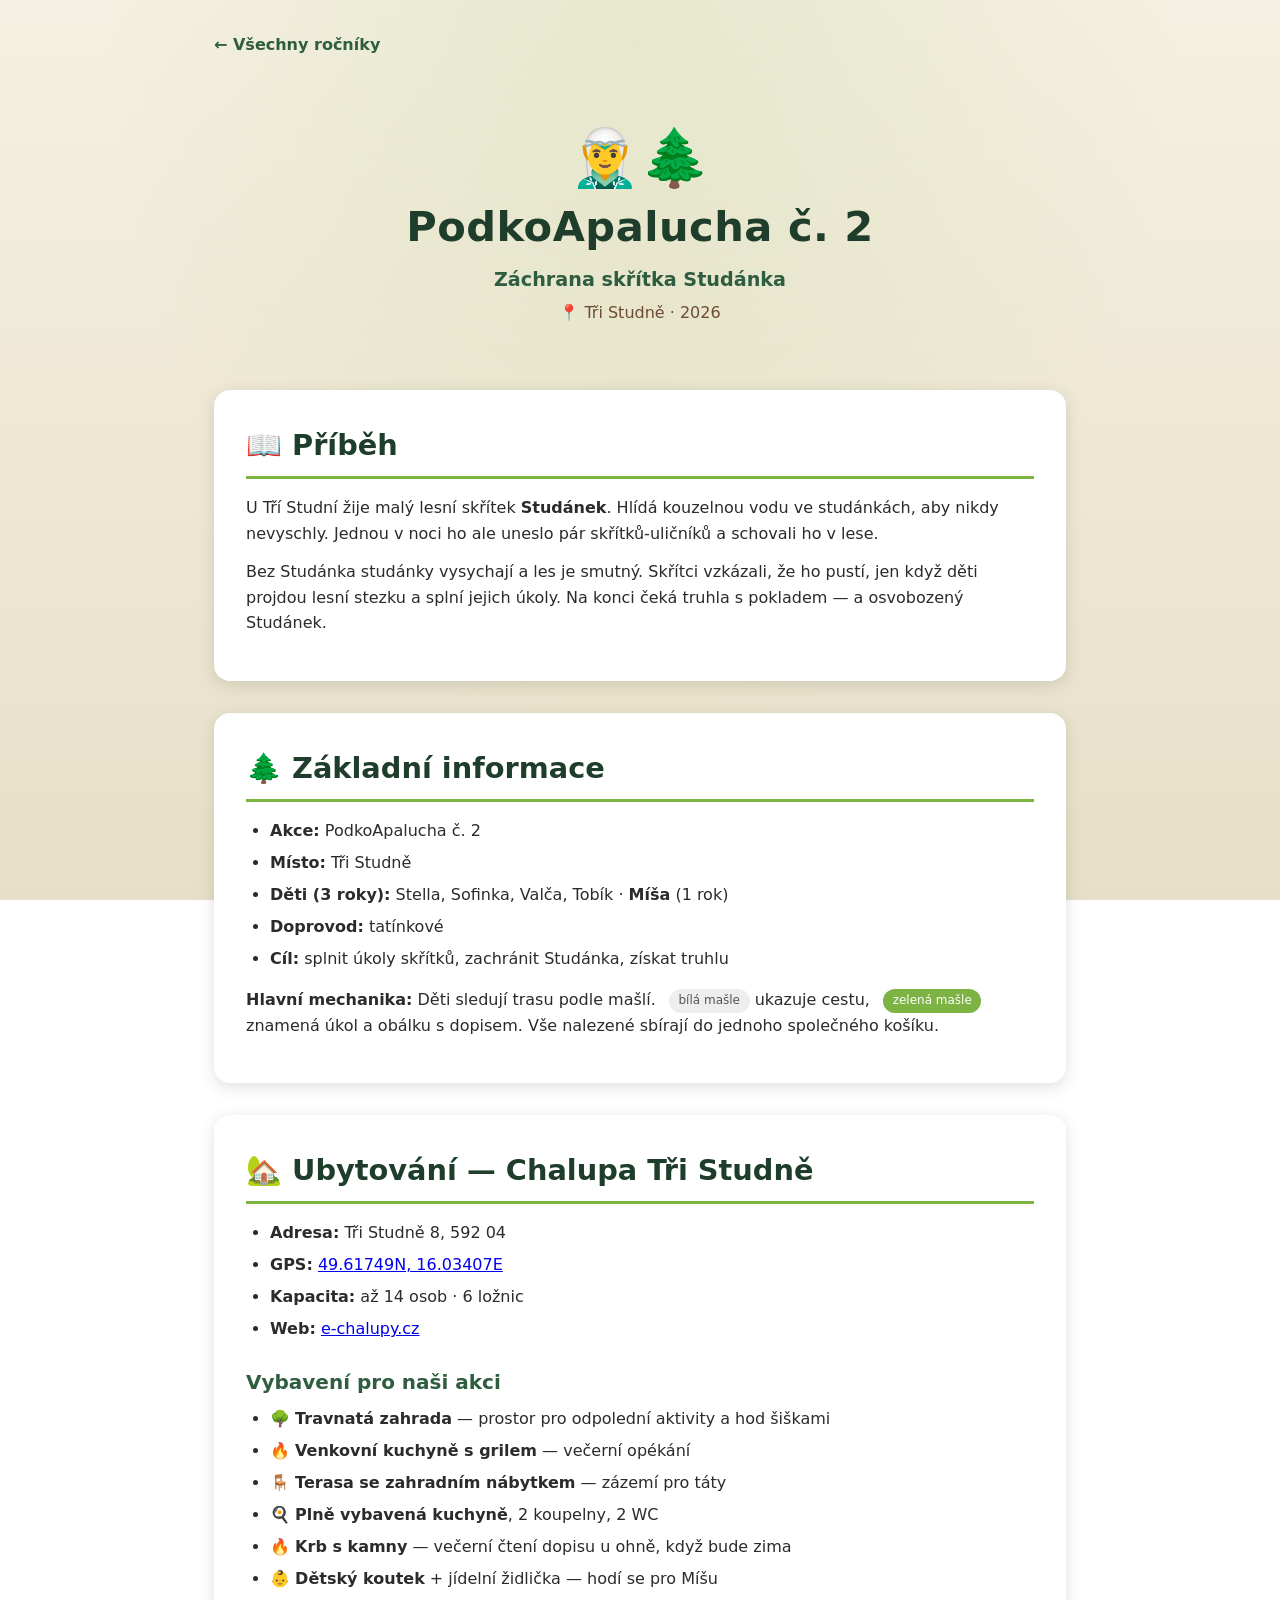
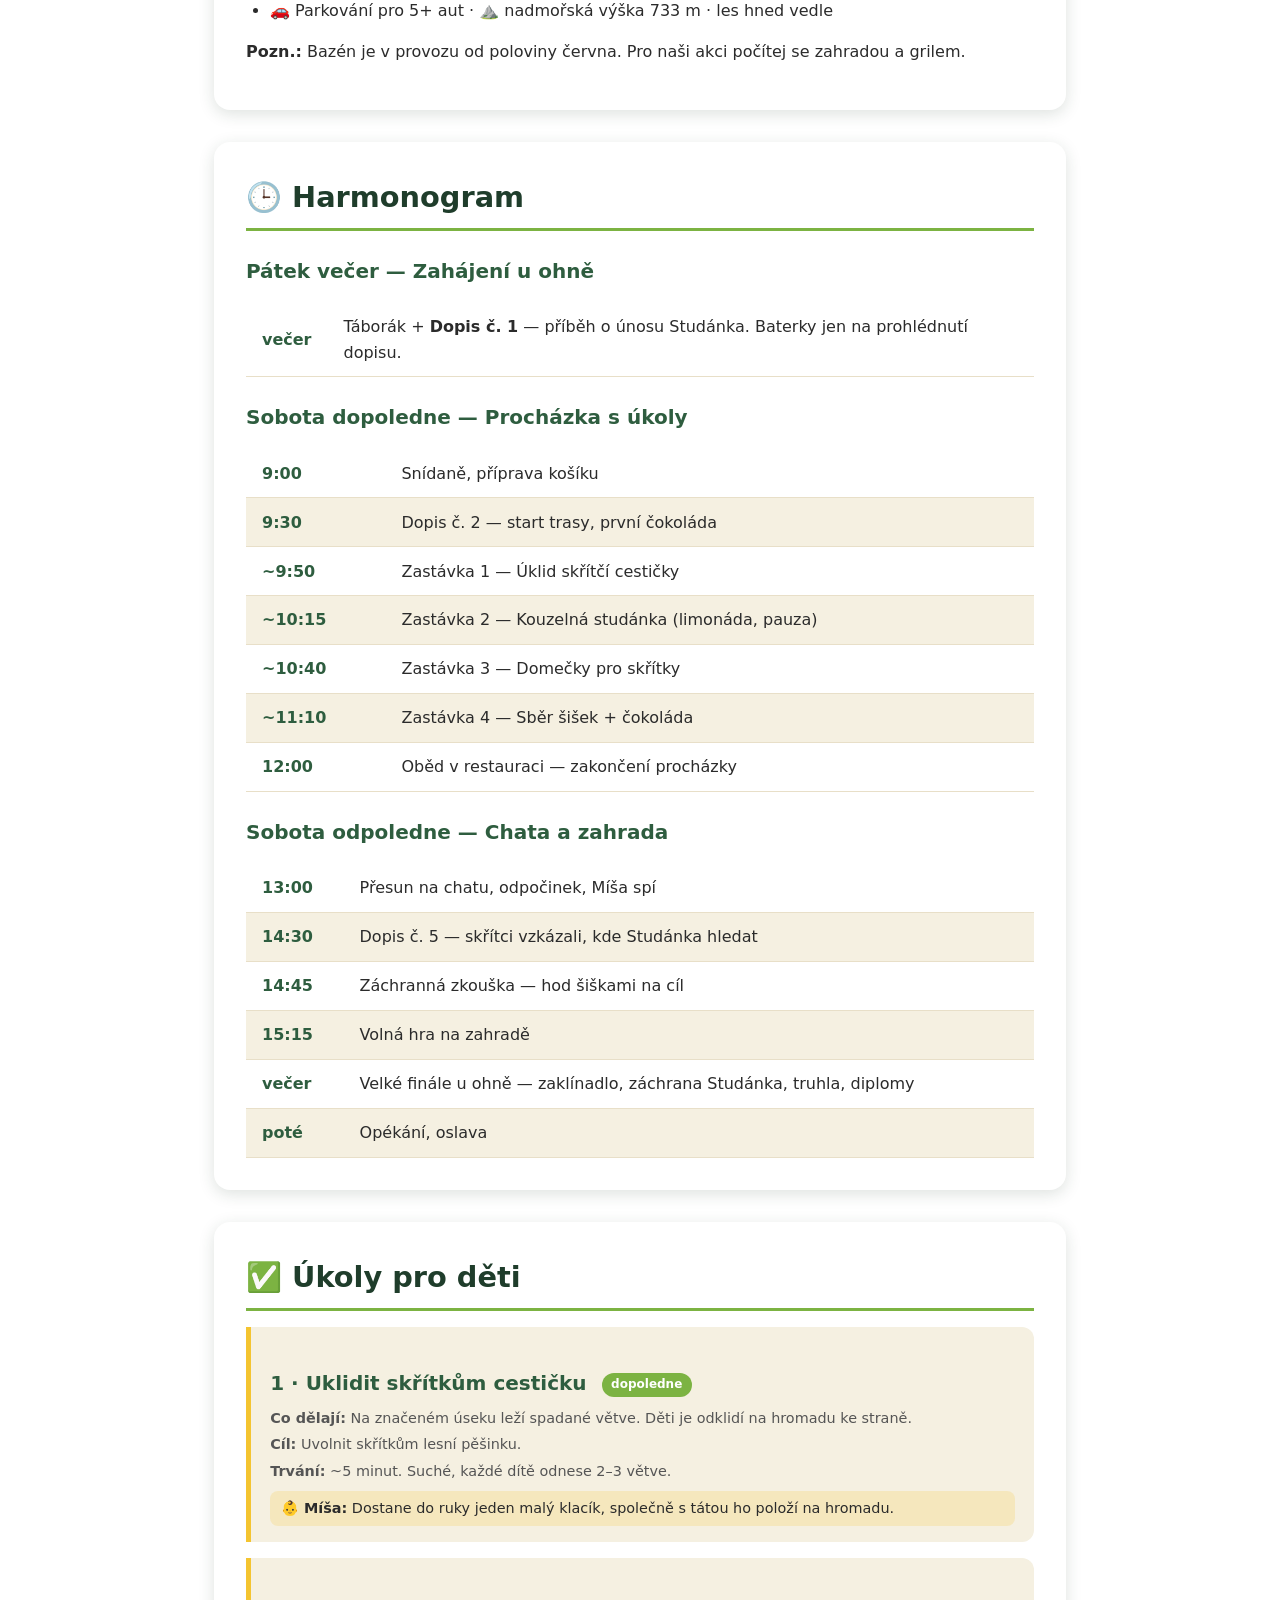
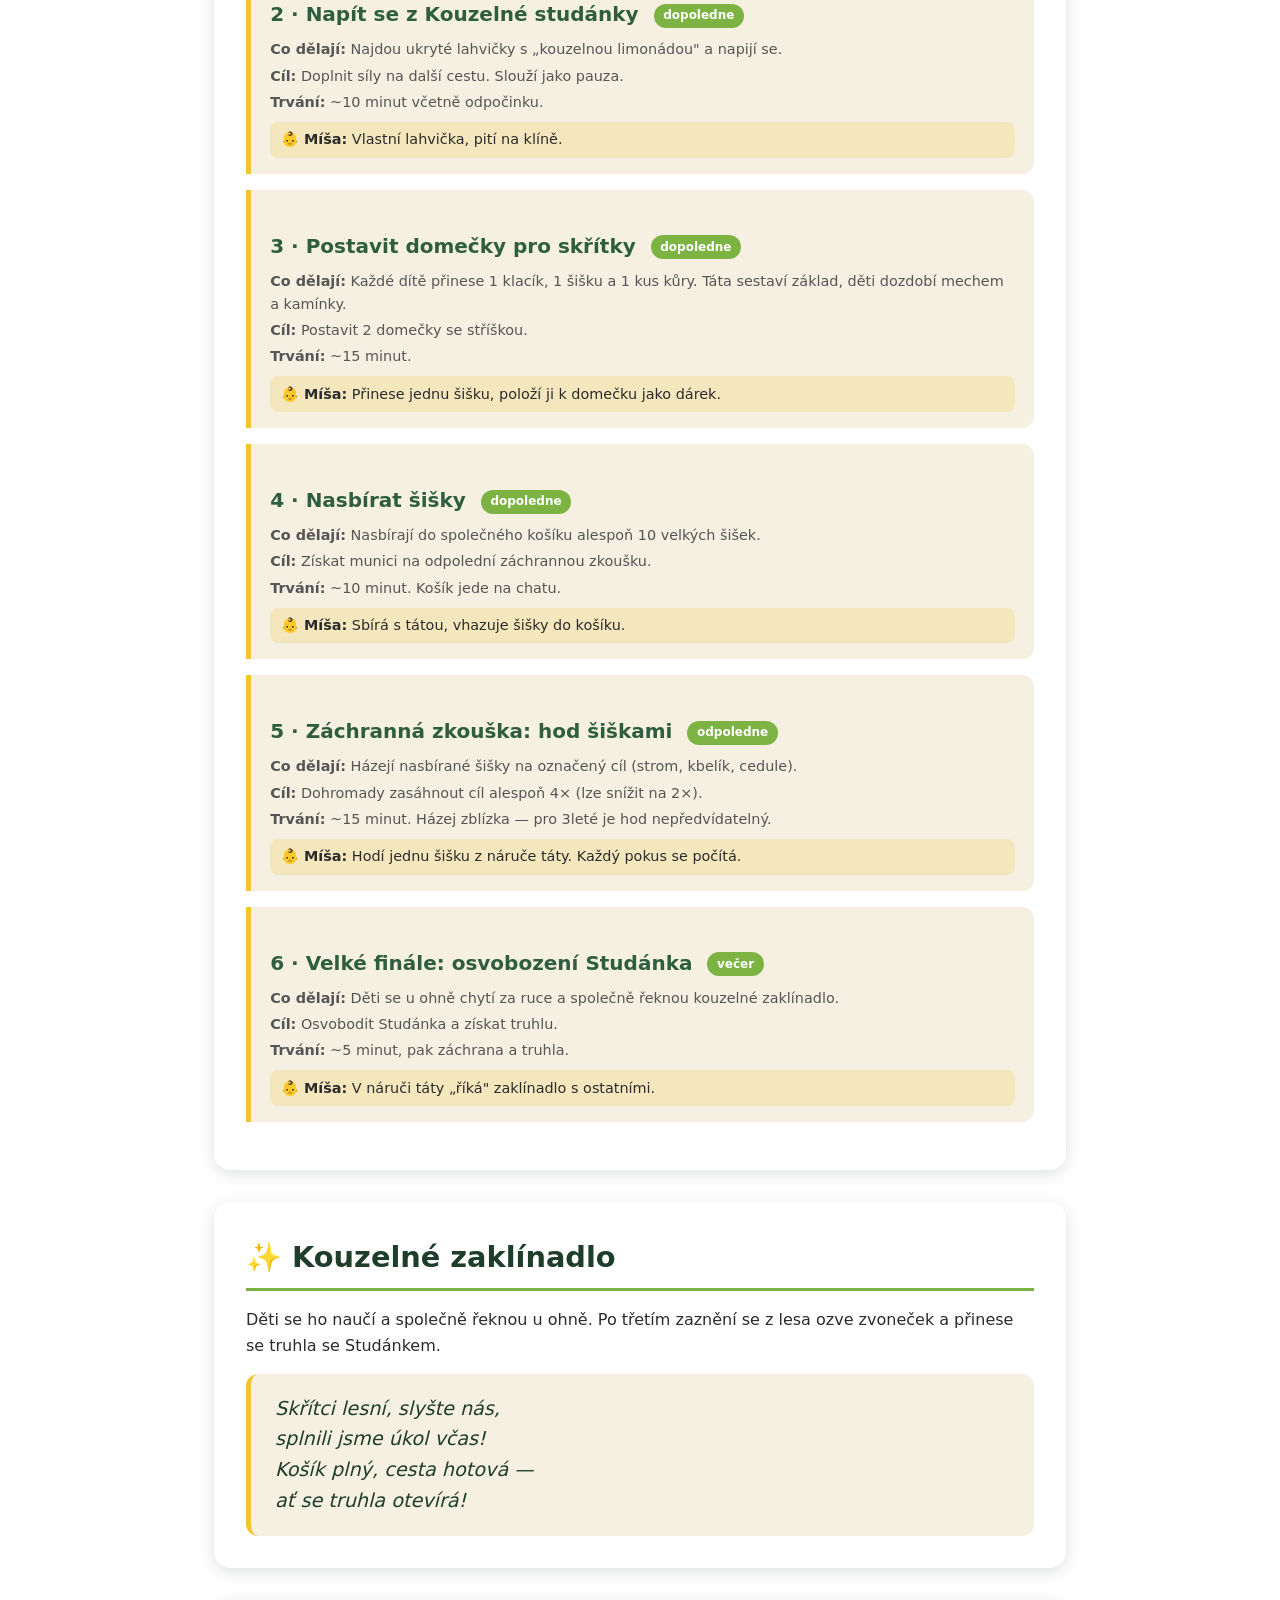
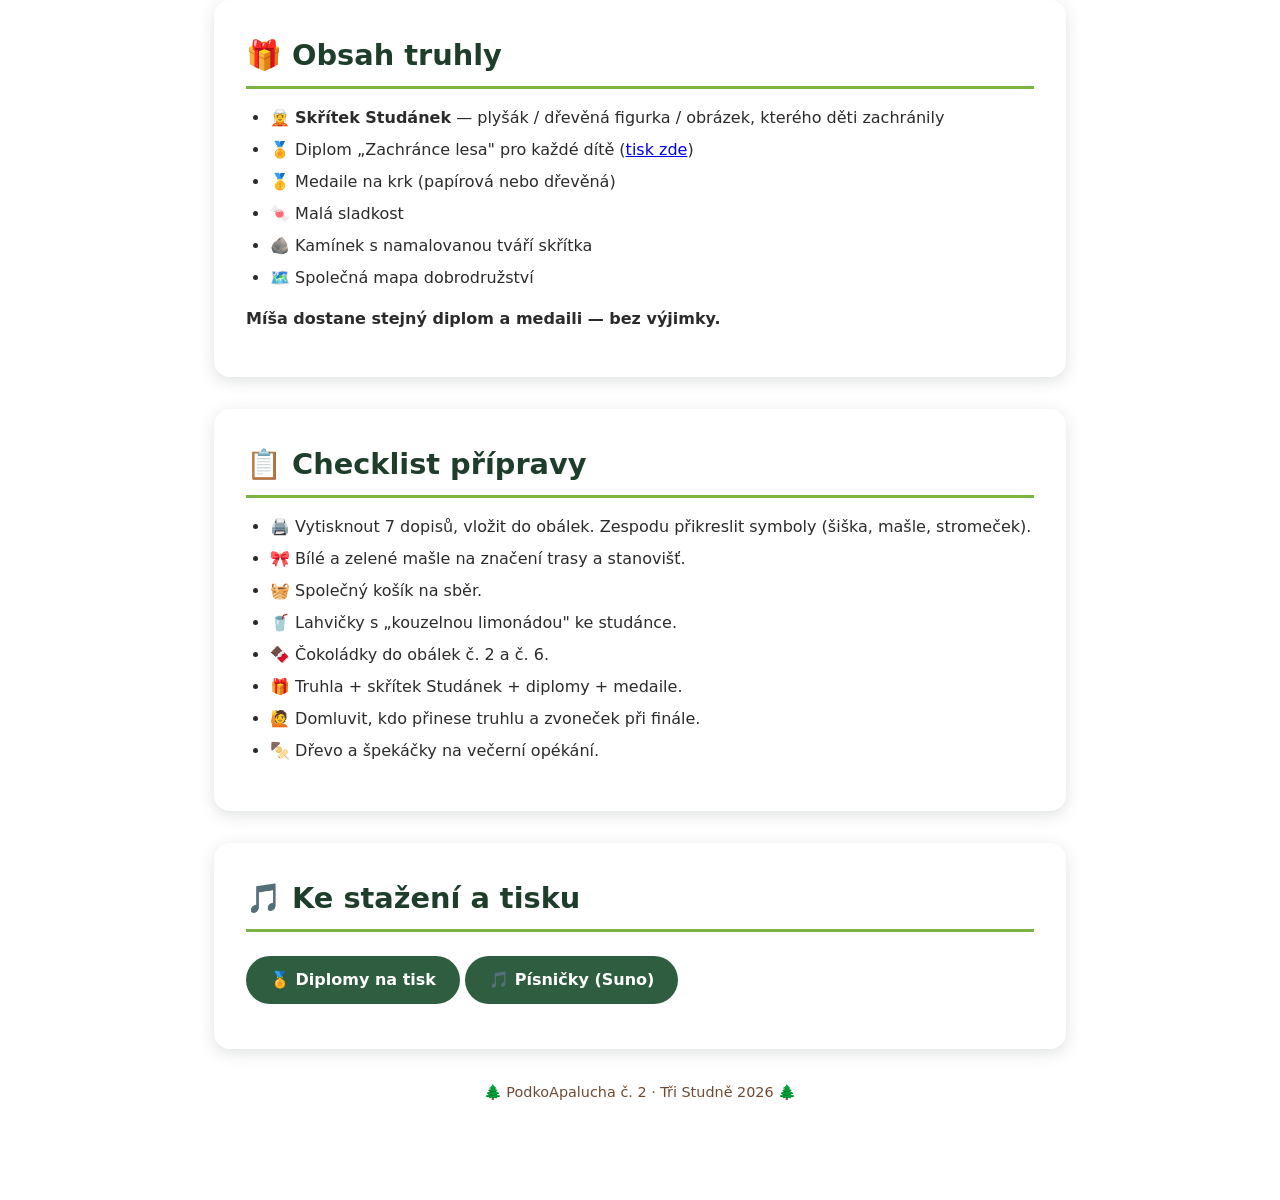
==== 2026/index.html @ 45c3503c "PodkoApalucha web — rocnik 2026 (Tri Studne)" ====
<!DOCTYPE html>
<html lang="cs">
<head>
  <meta charset="UTF-8">
  <meta name="viewport" content="width=device-width, initial-scale=1.0">
  <title>PodkoApalucha č. 2 — Tři Studně 2026</title>
  <link rel="stylesheet" href="../assets/styl.css">
</head>
<body class="rocnik">
  <div class="obal">
    <a class="zpet" href="../index.html">← Všechny ročníky</a>

    <header class="hlavicka">
      <div class="strom">🧝‍♂️🌲</div>
      <h1>PodkoApalucha č. 2</h1>
      <p class="podtitul">Záchrana skřítka Studánka</p>
      <p class="misto">📍 Tři Studně · 2026</p>
    </header>

    <!-- PŘÍBĚH -->
    <section class="blok">
      <h2>📖 Příběh</h2>
      <p>
        U Tří Studní žije malý lesní skřítek <strong>Studánek</strong>.
        Hlídá kouzelnou vodu ve studánkách, aby nikdy nevyschly.
        Jednou v noci ho ale uneslo pár skřítků-uličníků a schovali ho v lese.
      </p>
      <p>
        Bez Studánka studánky vysychají a les je smutný. Skřítci vzkázali,
        že ho pustí, jen když děti projdou lesní stezku a splní jejich úkoly.
        Na konci čeká truhla s pokladem — a osvobozený Studánek.
      </p>
    </section>

    <!-- ZÁKLADNÍ INFO -->
    <section class="blok">
      <h2>🌲 Základní informace</h2>
      <ul>
        <li><strong>Akce:</strong> PodkoApalucha č. 2</li>
        <li><strong>Místo:</strong> Tři Studně</li>
        <li><strong>Děti (3 roky):</strong> Stella, Sofinka, Valča, Tobík · <strong>Míša</strong> (1 rok)</li>
        <li><strong>Doprovod:</strong> tatínkové</li>
        <li><strong>Cíl:</strong> splnit úkoly skřítků, zachránit Studánka, získat truhlu</li>
      </ul>
      <p>
        <strong>Hlavní mechanika:</strong> Děti sledují trasu podle mašlí.
        <span class="znacka bila">bílá mašle</span> ukazuje cestu,
        <span class="znacka zelena">zelená mašle</span> znamená úkol a obálku s dopisem.
        Vše nalezené sbírají do jednoho společného košíku.
      </p>
    </section>

    <!-- CHALUPA -->
    <section class="blok">
      <h2>🏡 Ubytování — Chalupa Tři Studně</h2>
      <ul>
        <li><strong>Adresa:</strong> Tři Studně 8, 592 04</li>
        <li><strong>GPS:</strong>
          <a href="https://maps.google.com/?q=49.61749,16.03407" target="_blank" rel="noopener">49.61749N, 16.03407E</a>
        </li>
        <li><strong>Kapacita:</strong> až 14 osob · 6 ložnic</li>
        <li><strong>Web:</strong>
          <a href="https://www.e-chalupy.cz/ubytovani-tri-studne-chalupa-k-pronajmu-o21862" target="_blank" rel="noopener">e-chalupy.cz</a>
        </li>
      </ul>
      <h3>Vybavení pro naši akci</h3>
      <ul>
        <li>🌳 <strong>Travnatá zahrada</strong> — prostor pro odpolední aktivity a hod šiškami</li>
        <li>🔥 <strong>Venkovní kuchyně s grilem</strong> — večerní opékání</li>
        <li>🪑 <strong>Terasa se zahradním nábytkem</strong> — zázemí pro táty</li>
        <li>🍳 <strong>Plně vybavená kuchyně</strong>, 2 koupelny, 2 WC</li>
        <li>🔥 <strong>Krb s kamny</strong> — večerní čtení dopisu u ohně, když bude zima</li>
        <li>👶 <strong>Dětský koutek</strong> + jídelní židlička — hodí se pro Míšu</li>
        <li>🚗 Parkování pro 5+ aut · ⛰️ nadmořská výška 733 m · les hned vedle</li>
      </ul>
      <p><strong>Pozn.:</strong> Bazén je v provozu od poloviny června. Pro naši akci počítej se zahradou a grilem.</p>
    </section>

    <!-- HARMONOGRAM -->
    <section class="blok">
      <h2>🕒 Harmonogram</h2>

      <h3>Pátek večer — Zahájení u ohně</h3>
      <table class="harmonogram">
        <tr><td class="cas">večer</td><td>Táborák + <strong>Dopis č. 1</strong> — příběh o únosu Studánka. Baterky jen na prohlédnutí dopisu.</td></tr>
      </table>

      <h3>Sobota dopoledne — Procházka s úkoly</h3>
      <table class="harmonogram">
        <tr><td class="cas">9:00</td><td>Snídaně, příprava košíku</td></tr>
        <tr><td class="cas">9:30</td><td>Dopis č. 2 — start trasy, první čokoláda</td></tr>
        <tr><td class="cas">~9:50</td><td>Zastávka 1 — Úklid skřítčí cestičky</td></tr>
        <tr><td class="cas">~10:15</td><td>Zastávka 2 — Kouzelná studánka (limonáda, pauza)</td></tr>
        <tr><td class="cas">~10:40</td><td>Zastávka 3 — Domečky pro skřítky</td></tr>
        <tr><td class="cas">~11:10</td><td>Zastávka 4 — Sběr šišek + čokoláda</td></tr>
        <tr><td class="cas">12:00</td><td>Oběd v restauraci — zakončení procházky</td></tr>
      </table>

      <h3>Sobota odpoledne — Chata a zahrada</h3>
      <table class="harmonogram">
        <tr><td class="cas">13:00</td><td>Přesun na chatu, odpočinek, Míša spí</td></tr>
        <tr><td class="cas">14:30</td><td>Dopis č. 5 — skřítci vzkázali, kde Studánka hledat</td></tr>
        <tr><td class="cas">14:45</td><td>Záchranná zkouška — hod šiškami na cíl</td></tr>
        <tr><td class="cas">15:15</td><td>Volná hra na zahradě</td></tr>
        <tr><td class="cas">večer</td><td>Velké finále u ohně — zaklínadlo, záchrana Studánka, truhla, diplomy</td></tr>
        <tr><td class="cas">poté</td><td>Opékání, oslava</td></tr>
      </table>
    </section>

    <!-- ÚKOLY -->
    <section class="blok">
      <h2>✅ Úkoly pro děti</h2>

      <div class="ukol">
        <h3>1 · Uklidit skřítkům cestičku <span class="znacka zelena">dopoledne</span></h3>
        <p class="detail"><strong>Co dělají:</strong> Na značeném úseku leží spadané větve. Děti je odklidí na hromadu ke straně.</p>
        <p class="detail"><strong>Cíl:</strong> Uvolnit skřítkům lesní pěšinku.</p>
        <p class="detail"><strong>Trvání:</strong> ~5 minut. Suché, každé dítě odnese 2–3 větve.</p>
        <div class="misa">👶 <strong>Míša:</strong> Dostane do ruky jeden malý klacík, společně s tátou ho položí na hromadu.</div>
      </div>

      <div class="ukol">
        <h3>2 · Napít se z Kouzelné studánky <span class="znacka zelena">dopoledne</span></h3>
        <p class="detail"><strong>Co dělají:</strong> Najdou ukryté lahvičky s „kouzelnou limonádou" a napijí se.</p>
        <p class="detail"><strong>Cíl:</strong> Doplnit síly na další cestu. Slouží jako pauza.</p>
        <p class="detail"><strong>Trvání:</strong> ~10 minut včetně odpočinku.</p>
        <div class="misa">👶 <strong>Míša:</strong> Vlastní lahvička, pití na klíně.</div>
      </div>

      <div class="ukol">
        <h3>3 · Postavit domečky pro skřítky <span class="znacka zelena">dopoledne</span></h3>
        <p class="detail"><strong>Co dělají:</strong> Každé dítě přinese 1 klacík, 1 šišku a 1 kus kůry. Táta sestaví základ, děti dozdobí mechem a kamínky.</p>
        <p class="detail"><strong>Cíl:</strong> Postavit 2 domečky se stříškou.</p>
        <p class="detail"><strong>Trvání:</strong> ~15 minut.</p>
        <div class="misa">👶 <strong>Míša:</strong> Přinese jednu šišku, položí ji k domečku jako dárek.</div>
      </div>

      <div class="ukol">
        <h3>4 · Nasbírat šišky <span class="znacka zelena">dopoledne</span></h3>
        <p class="detail"><strong>Co dělají:</strong> Nasbírají do společného košíku alespoň 10 velkých šišek.</p>
        <p class="detail"><strong>Cíl:</strong> Získat munici na odpolední záchrannou zkoušku.</p>
        <p class="detail"><strong>Trvání:</strong> ~10 minut. Košík jede na chatu.</p>
        <div class="misa">👶 <strong>Míša:</strong> Sbírá s tátou, vhazuje šišky do košíku.</div>
      </div>

      <div class="ukol">
        <h3>5 · Záchranná zkouška: hod šiškami <span class="znacka zelena">odpoledne</span></h3>
        <p class="detail"><strong>Co dělají:</strong> Házejí nasbírané šišky na označený cíl (strom, kbelík, cedule).</p>
        <p class="detail"><strong>Cíl:</strong> Dohromady zasáhnout cíl alespoň 4× (lze snížit na 2×).</p>
        <p class="detail"><strong>Trvání:</strong> ~15 minut. Házej zblízka — pro 3leté je hod nepředvídatelný.</p>
        <div class="misa">👶 <strong>Míša:</strong> Hodí jednu šišku z náruče táty. Každý pokus se počítá.</div>
      </div>

      <div class="ukol">
        <h3>6 · Velké finále: osvobození Studánka <span class="znacka zelena">večer</span></h3>
        <p class="detail"><strong>Co dělají:</strong> Děti se u ohně chytí za ruce a společně řeknou kouzelné zaklínadlo.</p>
        <p class="detail"><strong>Cíl:</strong> Osvobodit Studánka a získat truhlu.</p>
        <p class="detail"><strong>Trvání:</strong> ~5 minut, pak záchrana a truhla.</p>
        <div class="misa">👶 <strong>Míša:</strong> V náruči táty „říká" zaklínadlo s ostatními.</div>
      </div>
    </section>

    <!-- ZAKLÍNADLO -->
    <section class="blok">
      <h2>✨ Kouzelné zaklínadlo</h2>
      <p>Děti se ho naučí a společně řeknou u ohně. Po třetím zaznění se z lesa ozve zvoneček a přinese se truhla se Studánkem.</p>
      <blockquote style="font-size:1.2rem; font-style:italic; color:var(--les-tmava); background:var(--krem); padding:1.2rem 1.5rem; border-radius:12px; border-left:5px solid var(--slunce); margin-top:1rem;">
        Skřítci lesní, slyšte nás,<br>
        splnili jsme úkol včas!<br>
        Košík plný, cesta hotová —<br>
        ať se truhla otevírá!
      </blockquote>
    </section>

    <!-- TRUHLA -->
    <section class="blok">
      <h2>🎁 Obsah truhly</h2>
      <ul>
        <li>🧝 <strong>Skřítek Studánek</strong> — plyšák / dřevěná figurka / obrázek, kterého děti zachránily</li>
        <li>🏅 Diplom „Zachránce lesa" pro každé dítě (<a href="diplomy.html">tisk zde</a>)</li>
        <li>🥇 Medaile na krk (papírová nebo dřevěná)</li>
        <li>🍬 Malá sladkost</li>
        <li>🪨 Kamínek s namalovanou tváří skřítka</li>
        <li>🗺️ Společná mapa dobrodružství</li>
      </ul>
      <p><strong>Míša dostane stejný diplom a medaili — bez výjimky.</strong></p>
    </section>

    <!-- CHECKLIST -->
    <section class="blok">
      <h2>📋 Checklist přípravy</h2>
      <ul>
        <li>🖨️ Vytisknout 7 dopisů, vložit do obálek. Zespodu přikreslit symboly (šiška, mašle, stromeček).</li>
        <li>🎀 Bílé a zelené mašle na značení trasy a stanovišť.</li>
        <li>🧺 Společný košík na sběr.</li>
        <li>🥤 Lahvičky s „kouzelnou limonádou" ke studánce.</li>
        <li>🍫 Čokoládky do obálek č. 2 a č. 6.</li>
        <li>🎁 Truhla + skřítek Studánek + diplomy + medaile.</li>
        <li>🙋 Domluvit, kdo přinese truhlu a zvoneček při finále.</li>
        <li>🍢 Dřevo a špekáčky na večerní opékání.</li>
      </ul>
    </section>

    <!-- ODKAZY -->
    <section class="blok">
      <h2>🎵 Ke stažení a tisku</h2>
      <p>
        <a class="tlacitko" href="diplomy.html">🏅 Diplomy na tisk</a>
        <a class="tlacitko" href="hudba.html">🎵 Písničky (Suno)</a>
      </p>
    </section>

    <footer class="paticka">
      🌲 PodkoApalucha č. 2 · Tři Studně 2026 🌲
    </footer>
  </div>
</body>
</html>
---- assets/styl.css ----
/* PodkoApalucha — sdílený styl */

:root {
  --les-tmava: #1f3d2b;
  --les-stredni: #2e5d3f;
  --les-svetla: #4a8b5c;
  --mech: #7cb342;
  --slunce: #f4c430;
  --kura: #6d4c33;
  --kura-svetla: #8d6e52;
  --krem: #f5f0e1;
  --krem-tmavy: #e8dfc8;
  --text: #2b2b2b;
  --stin: rgba(31, 61, 43, 0.15);
}

* {
  margin: 0;
  padding: 0;
  box-sizing: border-box;
}

body {
  font-family: "Trebuchet MS", "Segoe UI", system-ui, sans-serif;
  color: var(--text);
  background: var(--krem);
  line-height: 1.6;
}

/* Pozadí s jemným lesním přechodem */
body.rocnik,
body.rozcestnik {
  background:
    radial-gradient(ellipse at top, rgba(124, 179, 66, 0.12), transparent 60%),
    linear-gradient(180deg, var(--krem) 0%, var(--krem-tmavy) 100%);
  background-attachment: fixed;
  min-height: 100vh;
}

.obal {
  max-width: 900px;
  margin: 0 auto;
  padding: 2rem 1.5rem 4rem;
}

/* Hlavička */
header.hlavicka {
  text-align: center;
  padding: 3rem 1rem 2rem;
}

header.hlavicka .strom {
  font-size: 3.5rem;
  line-height: 1;
  margin-bottom: 0.5rem;
}

header.hlavicka h1 {
  font-size: 2.6rem;
  color: var(--les-tmava);
  letter-spacing: 0.5px;
  margin-bottom: 0.3rem;
}

header.hlavicka .podtitul {
  font-size: 1.2rem;
  color: var(--les-stredni);
  font-weight: bold;
}

header.hlavicka .misto {
  font-size: 1rem;
  color: var(--kura);
  margin-top: 0.3rem;
}

/* Karty */
.karty {
  display: grid;
  grid-template-columns: repeat(auto-fit, minmax(250px, 1fr));
  gap: 1.5rem;
  margin-top: 2rem;
}

.karta {
  background: #fff;
  border-radius: 16px;
  padding: 1.5rem;
  box-shadow: 0 4px 16px var(--stin);
  border-top: 5px solid var(--mech);
  transition: transform 0.15s ease, box-shadow 0.15s ease;
  text-decoration: none;
  color: var(--text);
  display: block;
}

.karta:hover {
  transform: translateY(-4px);
  box-shadow: 0 8px 24px var(--stin);
}

.karta .ikona {
  font-size: 2.5rem;
  margin-bottom: 0.5rem;
}

.karta h3 {
  color: var(--les-tmava);
  font-size: 1.3rem;
  margin-bottom: 0.3rem;
}

.karta p {
  font-size: 0.95rem;
  color: #555;
}

/* Sekce */
section.blok {
  background: #fff;
  border-radius: 16px;
  padding: 2rem;
  margin-top: 2rem;
  box-shadow: 0 4px 16px var(--stin);
}

section.blok h2 {
  color: var(--les-tmava);
  font-size: 1.8rem;
  margin-bottom: 1rem;
  padding-bottom: 0.5rem;
  border-bottom: 3px solid var(--mech);
  display: flex;
  align-items: center;
  gap: 0.5rem;
}

section.blok h3 {
  color: var(--les-stredni);
  font-size: 1.25rem;
  margin: 1.5rem 0 0.5rem;
}

section.blok p {
  margin-bottom: 0.8rem;
}

section.blok ul,
section.blok ol {
  margin: 0.5rem 0 1rem 1.5rem;
}

section.blok li {
  margin-bottom: 0.4rem;
}

/* Harmonogram tabulka */
.harmonogram {
  width: 100%;
  border-collapse: collapse;
  margin-top: 1rem;
}

.harmonogram th,
.harmonogram td {
  text-align: left;
  padding: 0.7rem 1rem;
  border-bottom: 1px solid var(--krem-tmavy);
}

.harmonogram th {
  background: var(--les-stredni);
  color: #fff;
}

.harmonogram tr:nth-child(even) td {
  background: var(--krem);
}

.harmonogram .cas {
  font-weight: bold;
  color: var(--les-stredni);
  white-space: nowrap;
}

/* Úkoly */
.ukol {
  background: var(--krem);
  border-left: 5px solid var(--slunce);
  border-radius: 0 12px 12px 0;
  padding: 1rem 1.2rem;
  margin-bottom: 1rem;
}

.ukol h3 {
  margin-top: 0;
  color: var(--les-tmava);
}

.ukol .detail {
  font-size: 0.9rem;
  color: #555;
  margin: 0.2rem 0;
}

.ukol .misa {
  background: rgba(244, 196, 48, 0.2);
  border-radius: 8px;
  padding: 0.4rem 0.7rem;
  margin-top: 0.5rem;
  font-size: 0.9rem;
}

/* Odznaky obtížnosti */
.znacka {
  display: inline-block;
  font-size: 0.75rem;
  padding: 0.15rem 0.6rem;
  border-radius: 999px;
  margin-left: 0.5rem;
  vertical-align: middle;
}

.znacka.bila { background: #eee; color: #555; }
.znacka.zelena { background: var(--mech); color: #fff; }

/* Navigace zpět */
.zpet {
  display: inline-block;
  margin-bottom: 1.5rem;
  color: var(--les-stredni);
  text-decoration: none;
  font-weight: bold;
}

.zpet:hover { text-decoration: underline; }

/* Patička */
footer.paticka {
  text-align: center;
  padding: 2rem 1rem;
  color: var(--kura);
  font-size: 0.9rem;
}

/* Tlačítka tisk */
.tlacitko {
  display: inline-block;
  background: var(--les-stredni);
  color: #fff;
  padding: 0.7rem 1.5rem;
  border-radius: 999px;
  text-decoration: none;
  font-weight: bold;
  margin-top: 0.5rem;
  border: none;
  cursor: pointer;
  font-size: 1rem;
}

.tlacitko:hover { background: var(--les-tmava); }

@media (max-width: 600px) {
  header.hlavicka h1 { font-size: 2rem; }
  .obal { padding: 1rem 1rem 3rem; }
  section.blok { padding: 1.2rem; }
}
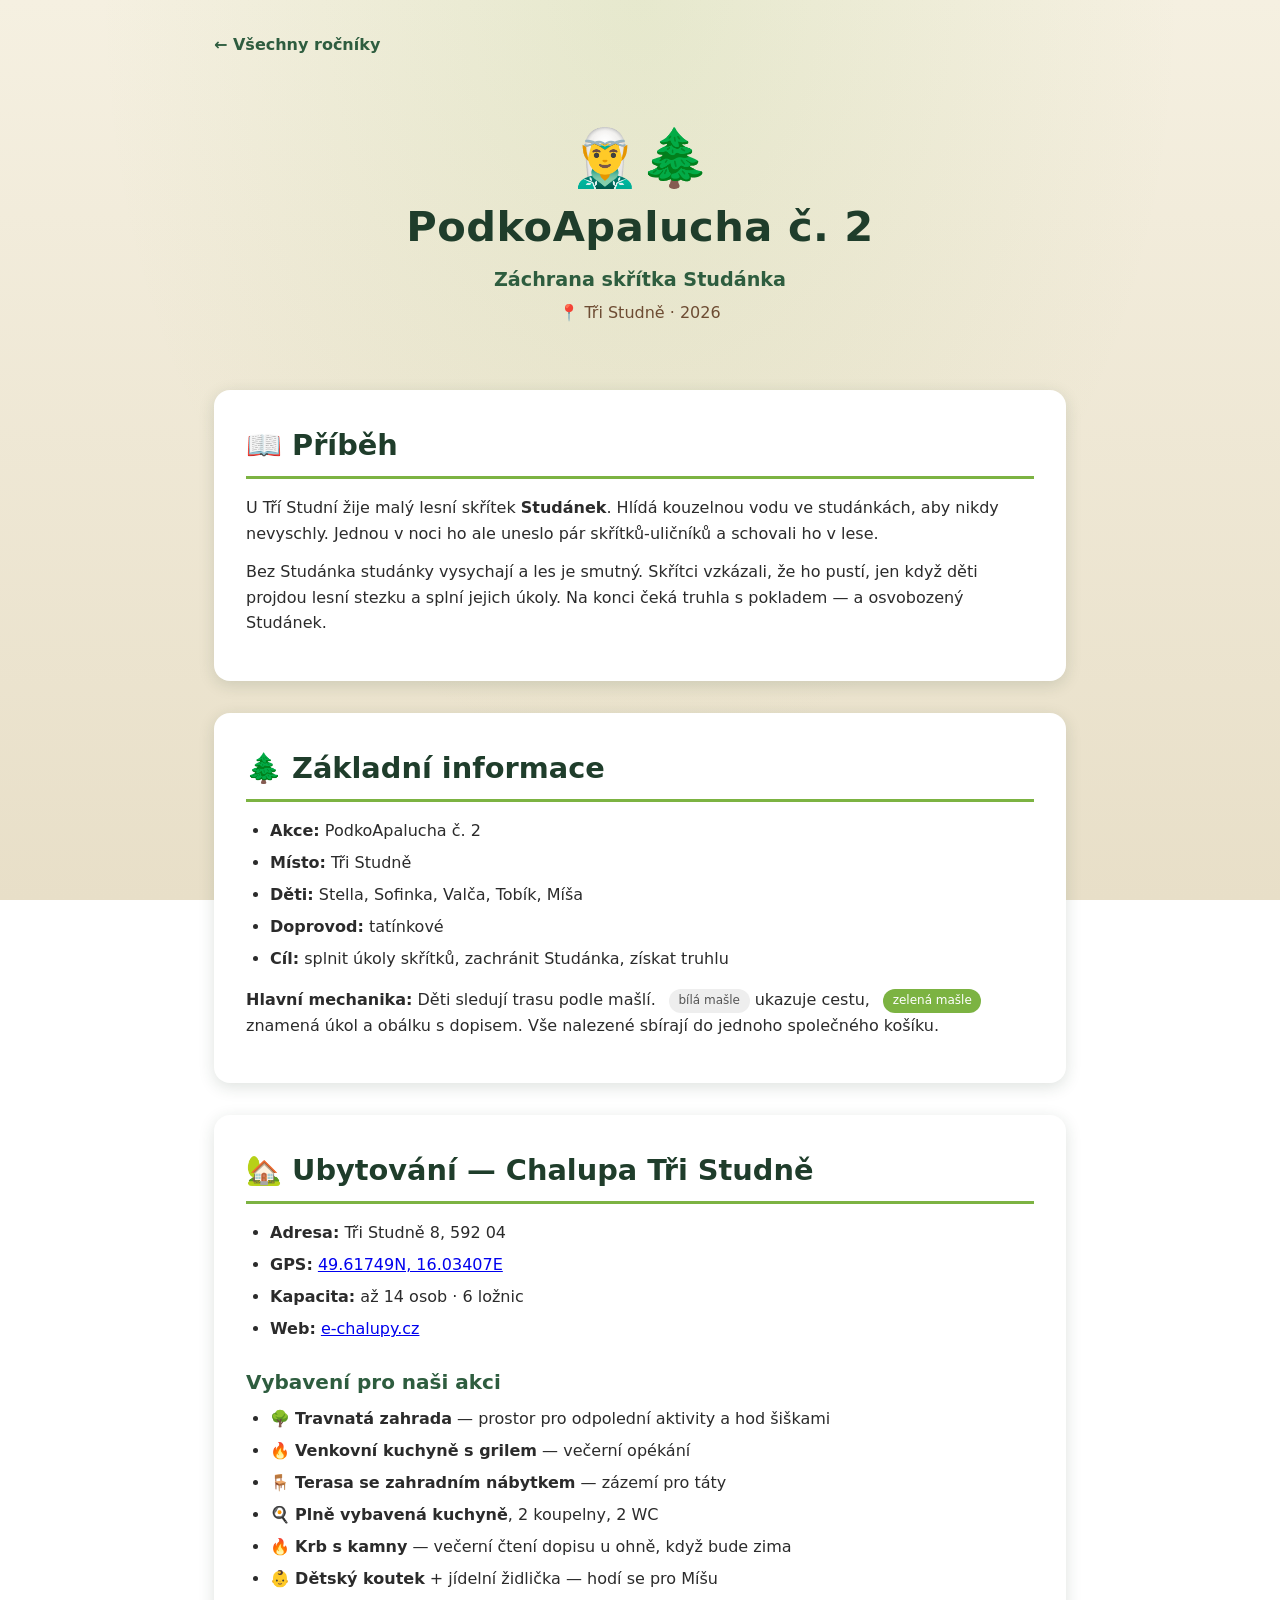
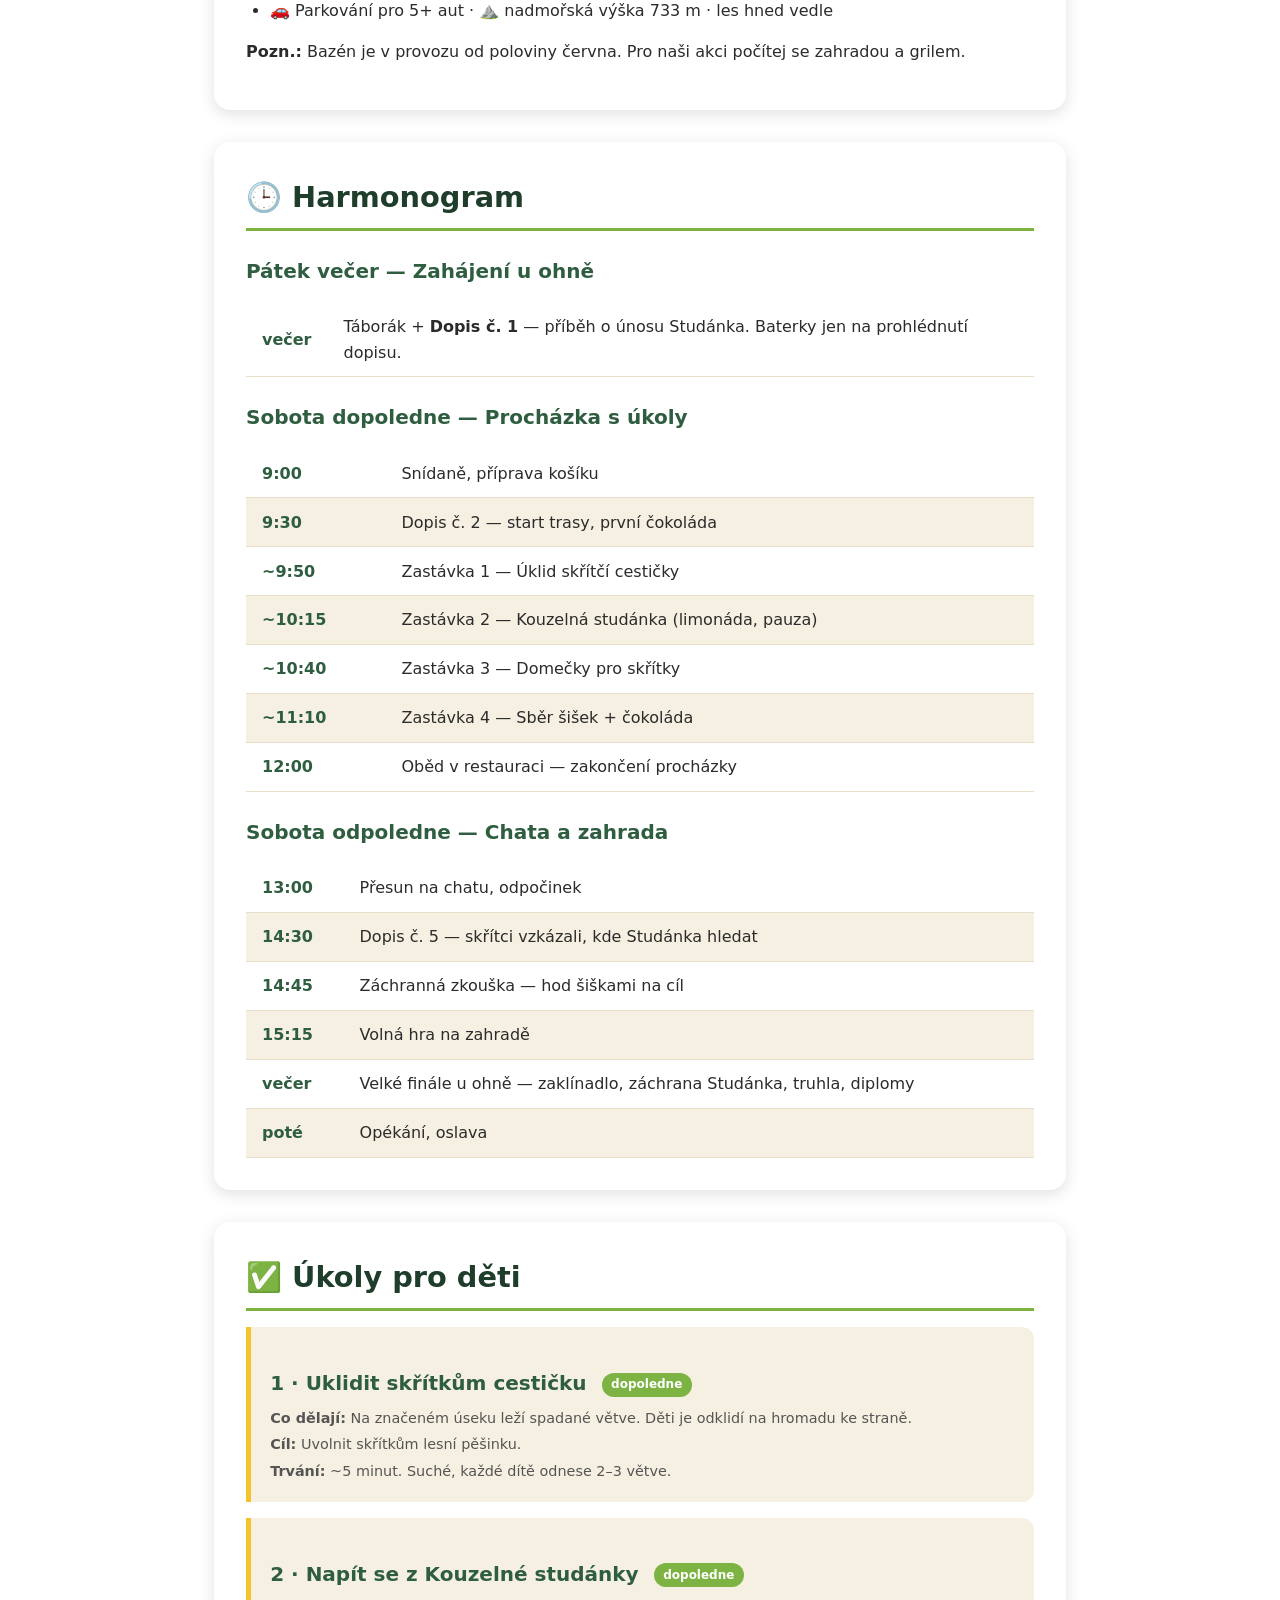
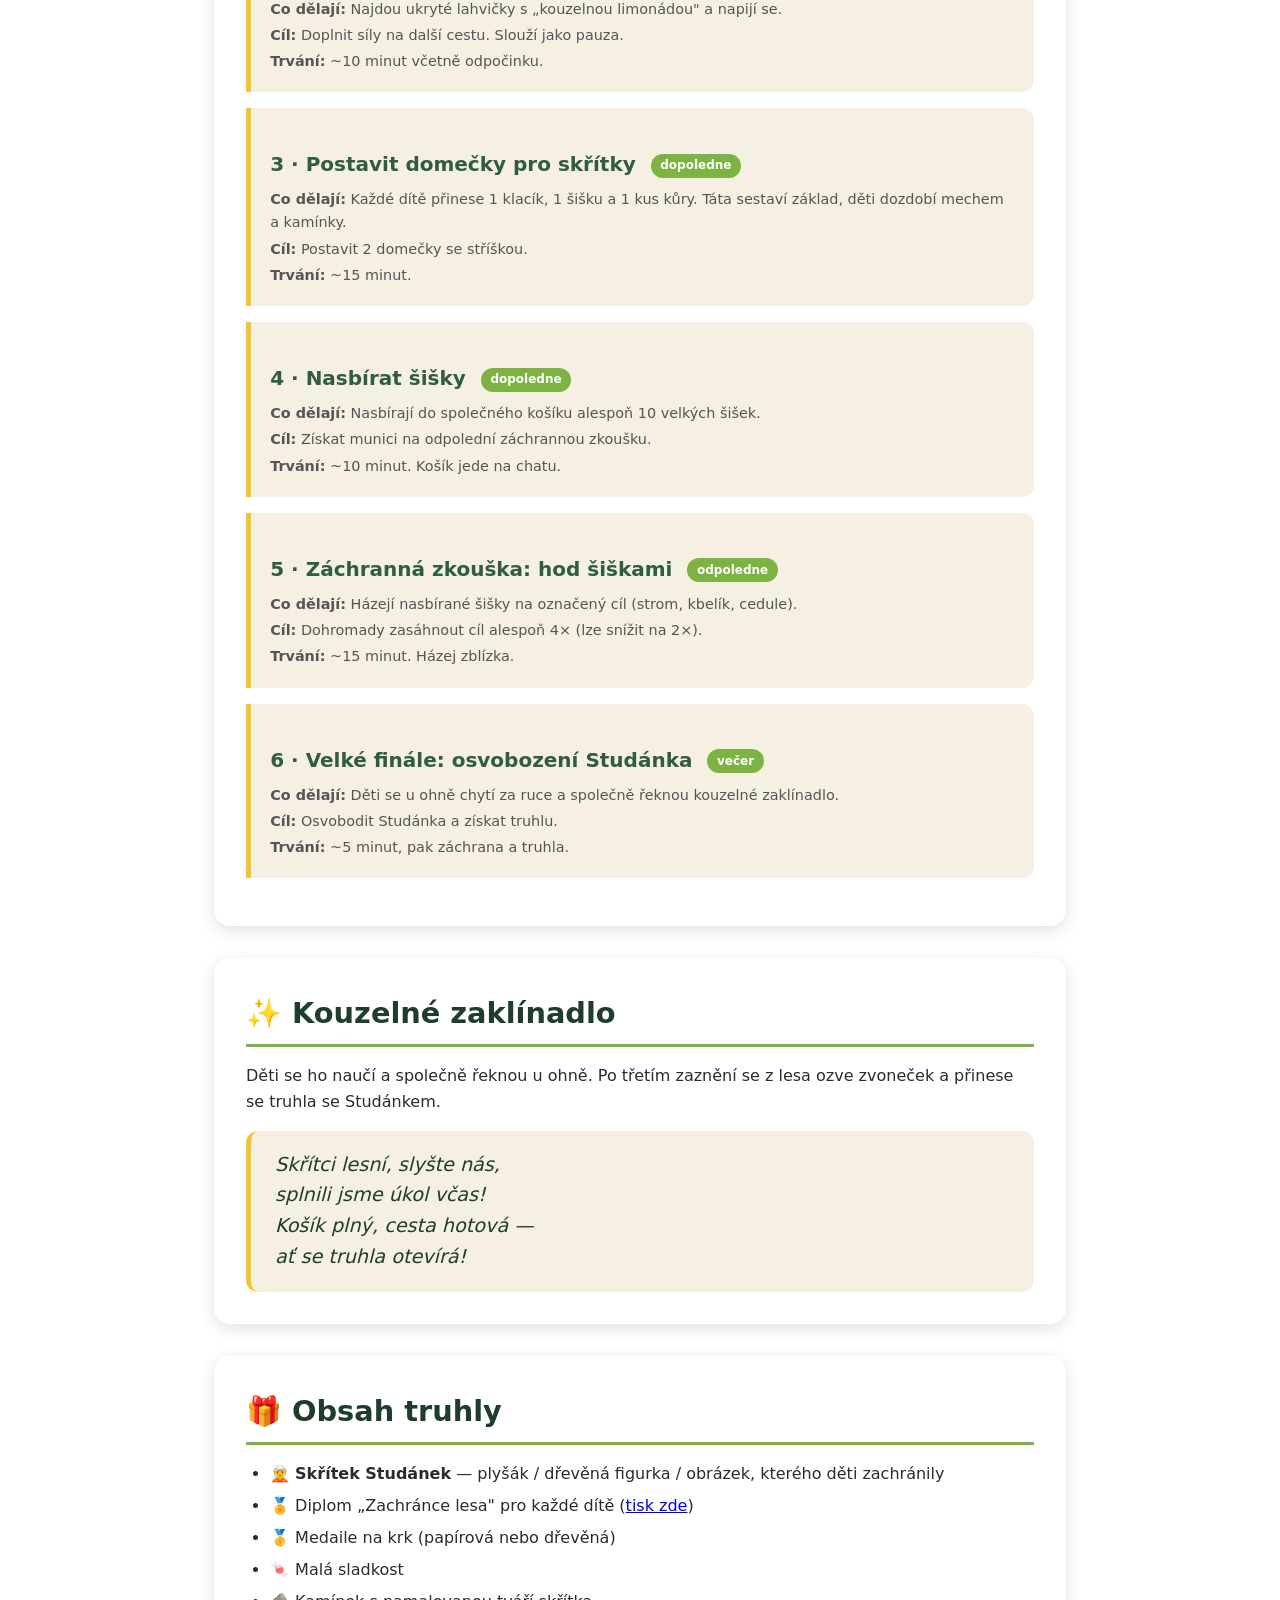
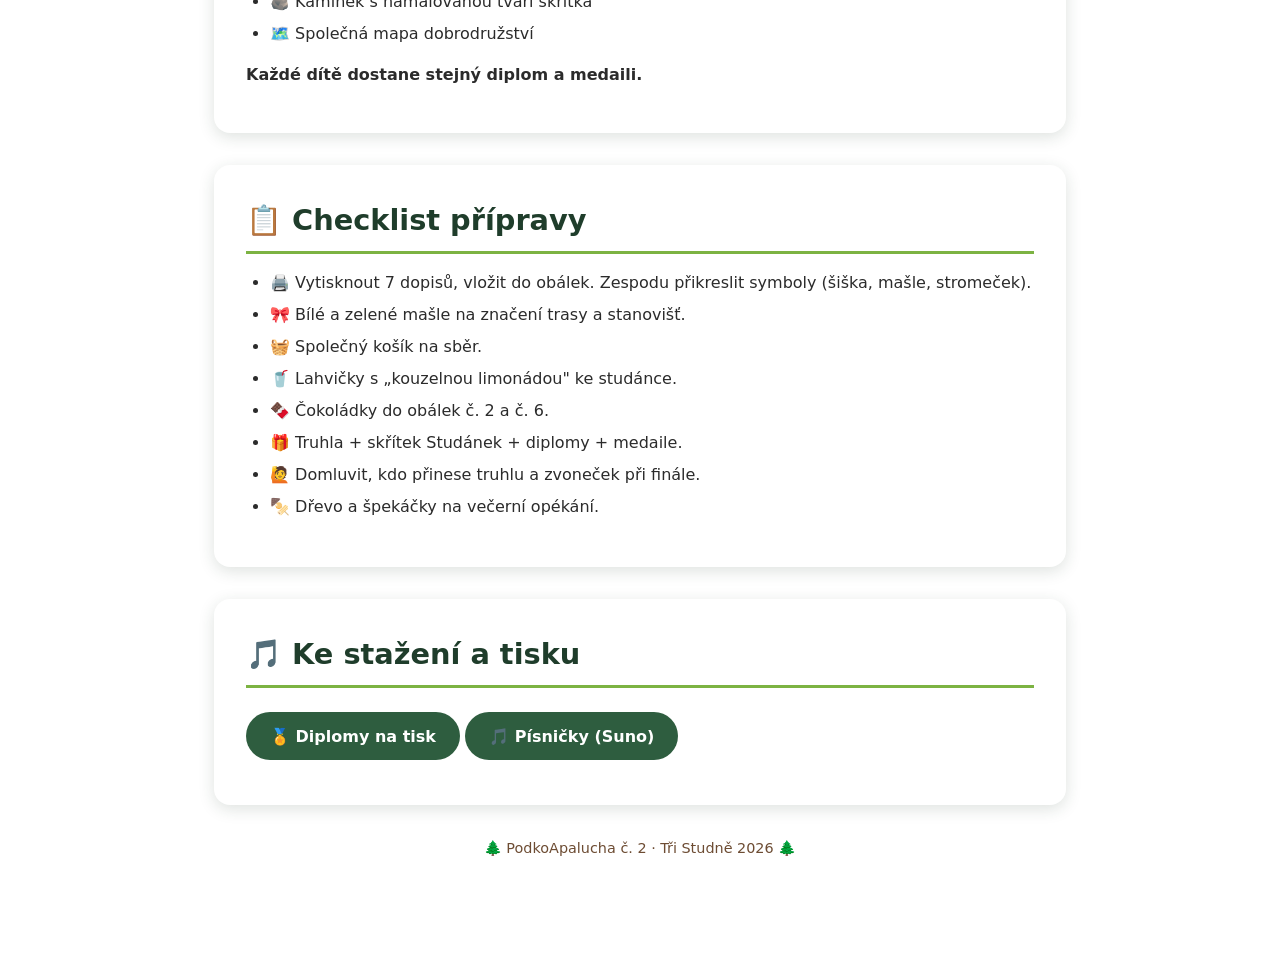
==== commit bc2c591d: "Sjednotit deti - odstranit zvlastni zminky o Misovi a vek" ====
--- a/2026/index.html
+++ b/2026/index.html
@@ -38,7 +38,7 @@
       <ul>
         <li><strong>Akce:</strong> PodkoApalucha č. 2</li>
         <li><strong>Místo:</strong> Tři Studně</li>
-        <li><strong>Děti (3 roky):</strong> Stella, Sofinka, Valča, Tobík · <strong>Míša</strong> (1 rok)</li>
+        <li><strong>Děti:</strong> Stella, Sofinka, Valča, Tobík, Míša</li>
         <li><strong>Doprovod:</strong> tatínkové</li>
         <li><strong>Cíl:</strong> splnit úkoly skřítků, zachránit Studánka, získat truhlu</li>
       </ul>
@@ -98,7 +98,7 @@
 
       <h3>Sobota odpoledne — Chata a zahrada</h3>
       <table class="harmonogram">
-        <tr><td class="cas">13:00</td><td>Přesun na chatu, odpočinek, Míša spí</td></tr>
+        <tr><td class="cas">13:00</td><td>Přesun na chatu, odpočinek</td></tr>
         <tr><td class="cas">14:30</td><td>Dopis č. 5 — skřítci vzkázali, kde Studánka hledat</td></tr>
         <tr><td class="cas">14:45</td><td>Záchranná zkouška — hod šiškami na cíl</td></tr>
         <tr><td class="cas">15:15</td><td>Volná hra na zahradě</td></tr>
@@ -116,7 +116,6 @@
         <p class="detail"><strong>Co dělají:</strong> Na značeném úseku leží spadané větve. Děti je odklidí na hromadu ke straně.</p>
         <p class="detail"><strong>Cíl:</strong> Uvolnit skřítkům lesní pěšinku.</p>
         <p class="detail"><strong>Trvání:</strong> ~5 minut. Suché, každé dítě odnese 2–3 větve.</p>
-        <div class="misa">👶 <strong>Míša:</strong> Dostane do ruky jeden malý klacík, společně s tátou ho položí na hromadu.</div>
       </div>
 
       <div class="ukol">
@@ -124,7 +123,6 @@
         <p class="detail"><strong>Co dělají:</strong> Najdou ukryté lahvičky s „kouzelnou limonádou" a napijí se.</p>
         <p class="detail"><strong>Cíl:</strong> Doplnit síly na další cestu. Slouží jako pauza.</p>
         <p class="detail"><strong>Trvání:</strong> ~10 minut včetně odpočinku.</p>
-        <div class="misa">👶 <strong>Míša:</strong> Vlastní lahvička, pití na klíně.</div>
       </div>
 
       <div class="ukol">
@@ -132,7 +130,6 @@
         <p class="detail"><strong>Co dělají:</strong> Každé dítě přinese 1 klacík, 1 šišku a 1 kus kůry. Táta sestaví základ, děti dozdobí mechem a kamínky.</p>
         <p class="detail"><strong>Cíl:</strong> Postavit 2 domečky se stříškou.</p>
         <p class="detail"><strong>Trvání:</strong> ~15 minut.</p>
-        <div class="misa">👶 <strong>Míša:</strong> Přinese jednu šišku, položí ji k domečku jako dárek.</div>
       </div>
 
       <div class="ukol">
@@ -140,15 +137,13 @@
         <p class="detail"><strong>Co dělají:</strong> Nasbírají do společného košíku alespoň 10 velkých šišek.</p>
         <p class="detail"><strong>Cíl:</strong> Získat munici na odpolední záchrannou zkoušku.</p>
         <p class="detail"><strong>Trvání:</strong> ~10 minut. Košík jede na chatu.</p>
-        <div class="misa">👶 <strong>Míša:</strong> Sbírá s tátou, vhazuje šišky do košíku.</div>
       </div>
 
       <div class="ukol">
         <h3>5 · Záchranná zkouška: hod šiškami <span class="znacka zelena">odpoledne</span></h3>
         <p class="detail"><strong>Co dělají:</strong> Házejí nasbírané šišky na označený cíl (strom, kbelík, cedule).</p>
         <p class="detail"><strong>Cíl:</strong> Dohromady zasáhnout cíl alespoň 4× (lze snížit na 2×).</p>
-        <p class="detail"><strong>Trvání:</strong> ~15 minut. Házej zblízka — pro 3leté je hod nepředvídatelný.</p>
-        <div class="misa">👶 <strong>Míša:</strong> Hodí jednu šišku z náruče táty. Každý pokus se počítá.</div>
+        <p class="detail"><strong>Trvání:</strong> ~15 minut. Házej zblízka.</p>
       </div>
 
       <div class="ukol">
@@ -156,7 +151,6 @@
         <p class="detail"><strong>Co dělají:</strong> Děti se u ohně chytí za ruce a společně řeknou kouzelné zaklínadlo.</p>
         <p class="detail"><strong>Cíl:</strong> Osvobodit Studánka a získat truhlu.</p>
         <p class="detail"><strong>Trvání:</strong> ~5 minut, pak záchrana a truhla.</p>
-        <div class="misa">👶 <strong>Míša:</strong> V náruči táty „říká" zaklínadlo s ostatními.</div>
       </div>
     </section>
 
@@ -183,7 +177,7 @@
         <li>🪨 Kamínek s namalovanou tváří skřítka</li>
         <li>🗺️ Společná mapa dobrodružství</li>
       </ul>
-      <p><strong>Míša dostane stejný diplom a medaili — bez výjimky.</strong></p>
+      <p><strong>Každé dítě dostane stejný diplom a medaili.</strong></p>
     </section>
 
     <!-- CHECKLIST -->
--- a/assets/styl.css
+++ b/assets/styl.css
@@ -203,14 +203,6 @@
   margin: 0.2rem 0;
 }
 
-.ukol .misa {
-  background: rgba(244, 196, 48, 0.2);
-  border-radius: 8px;
-  padding: 0.4rem 0.7rem;
-  margin-top: 0.5rem;
-  font-size: 0.9rem;
-}
-
 /* Odznaky obtížnosti */
 .znacka {
   display: inline-block;
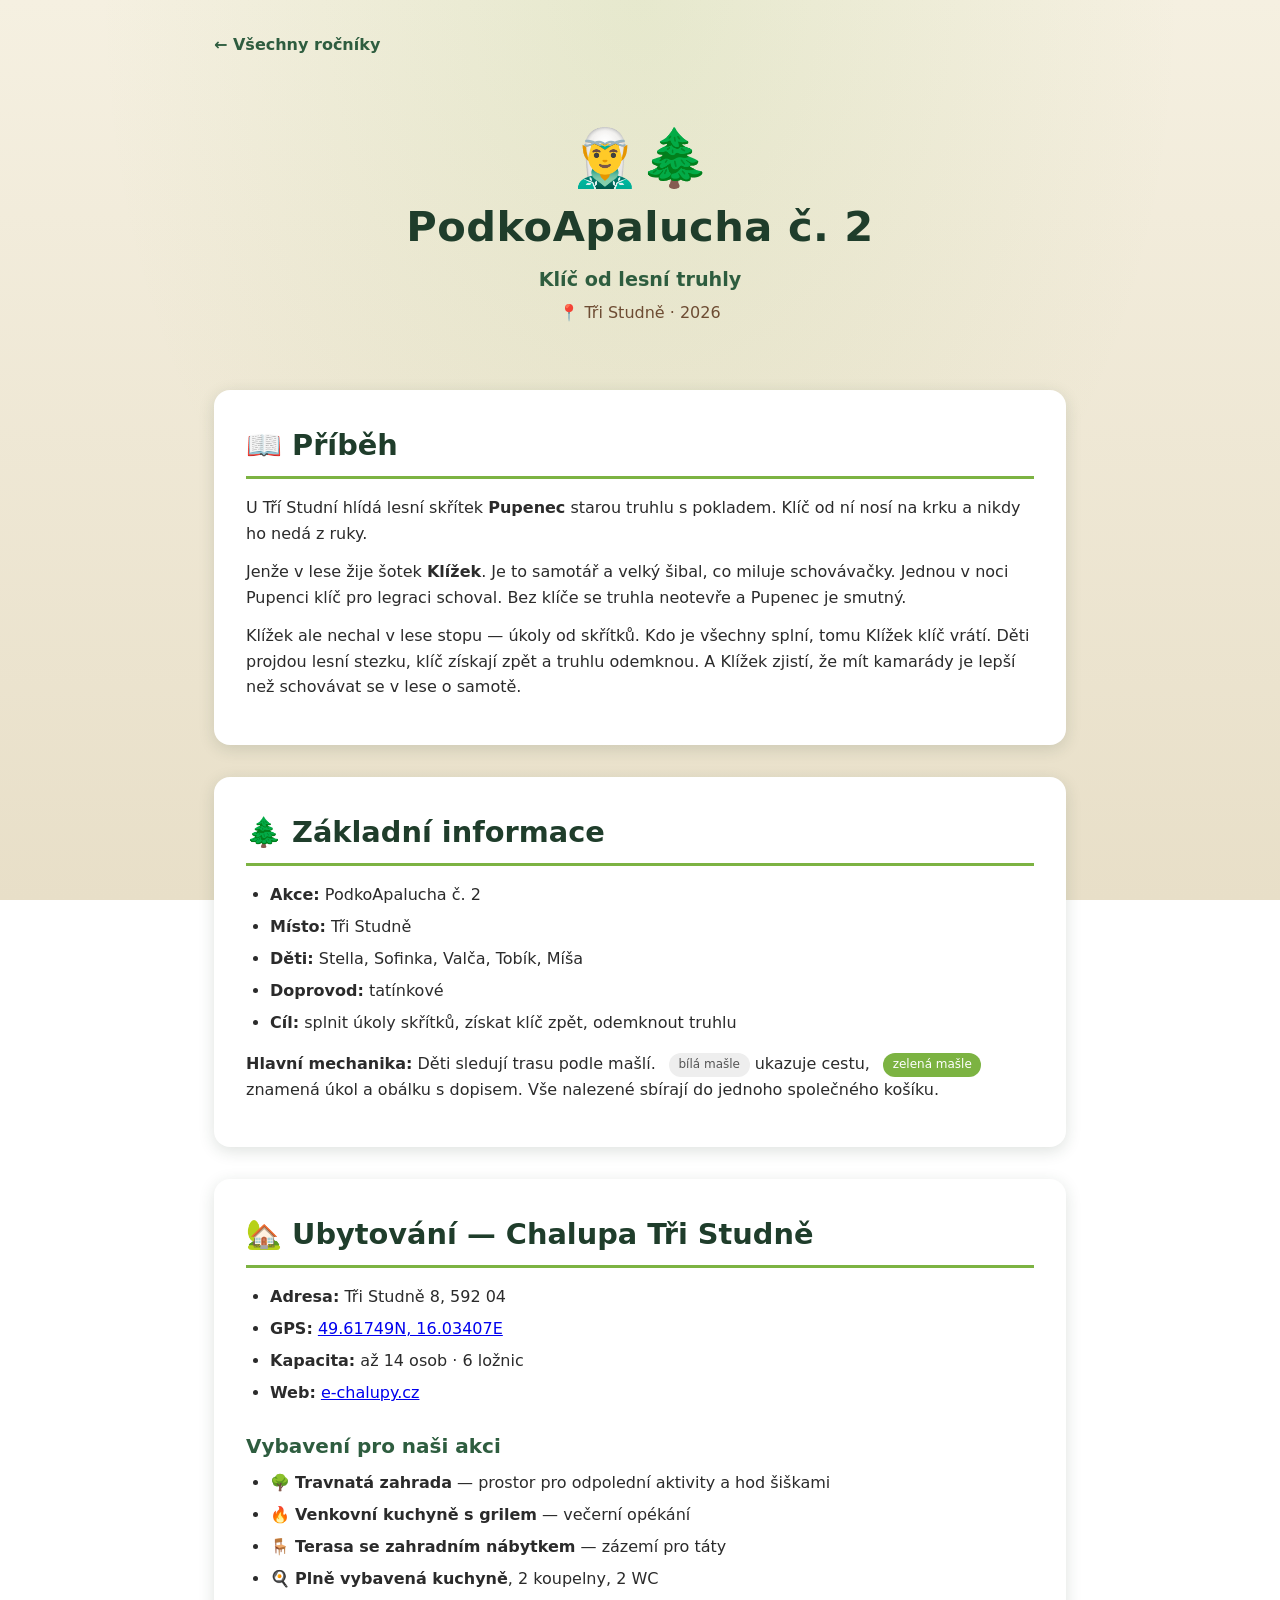
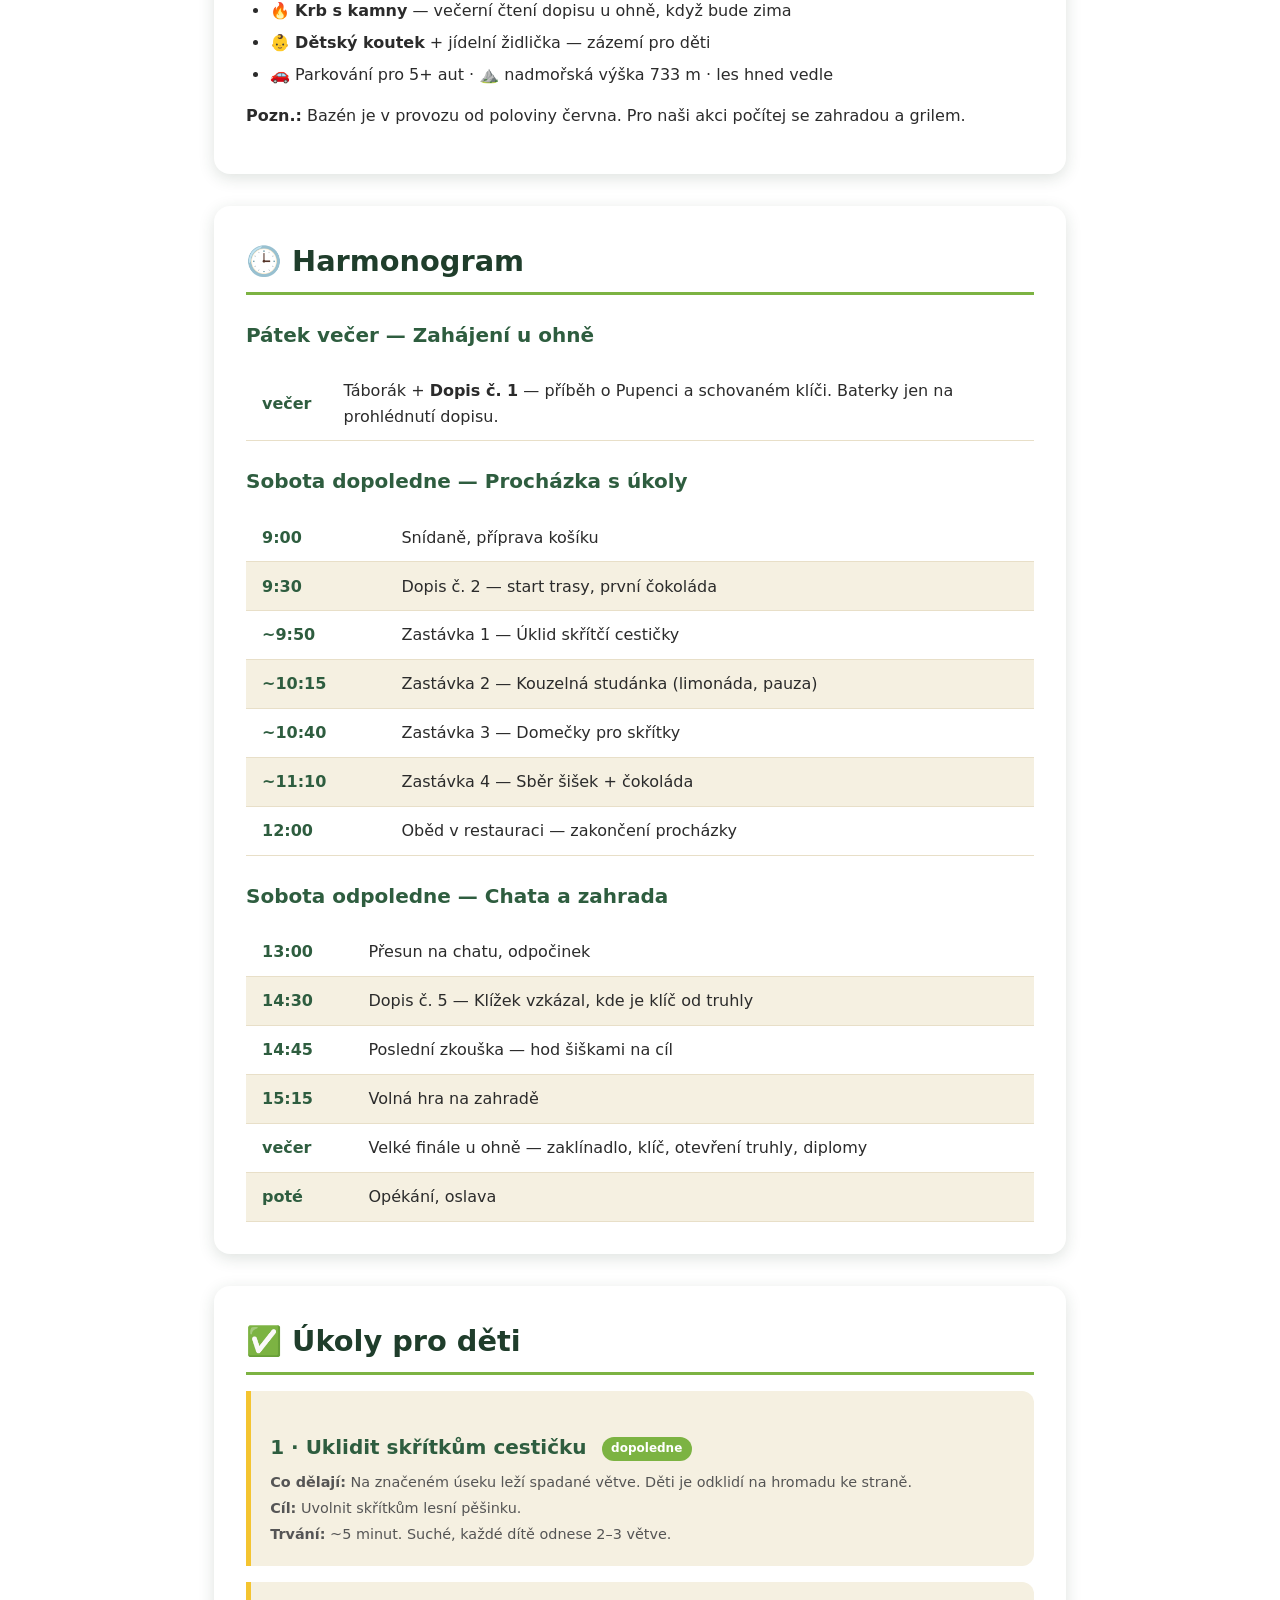
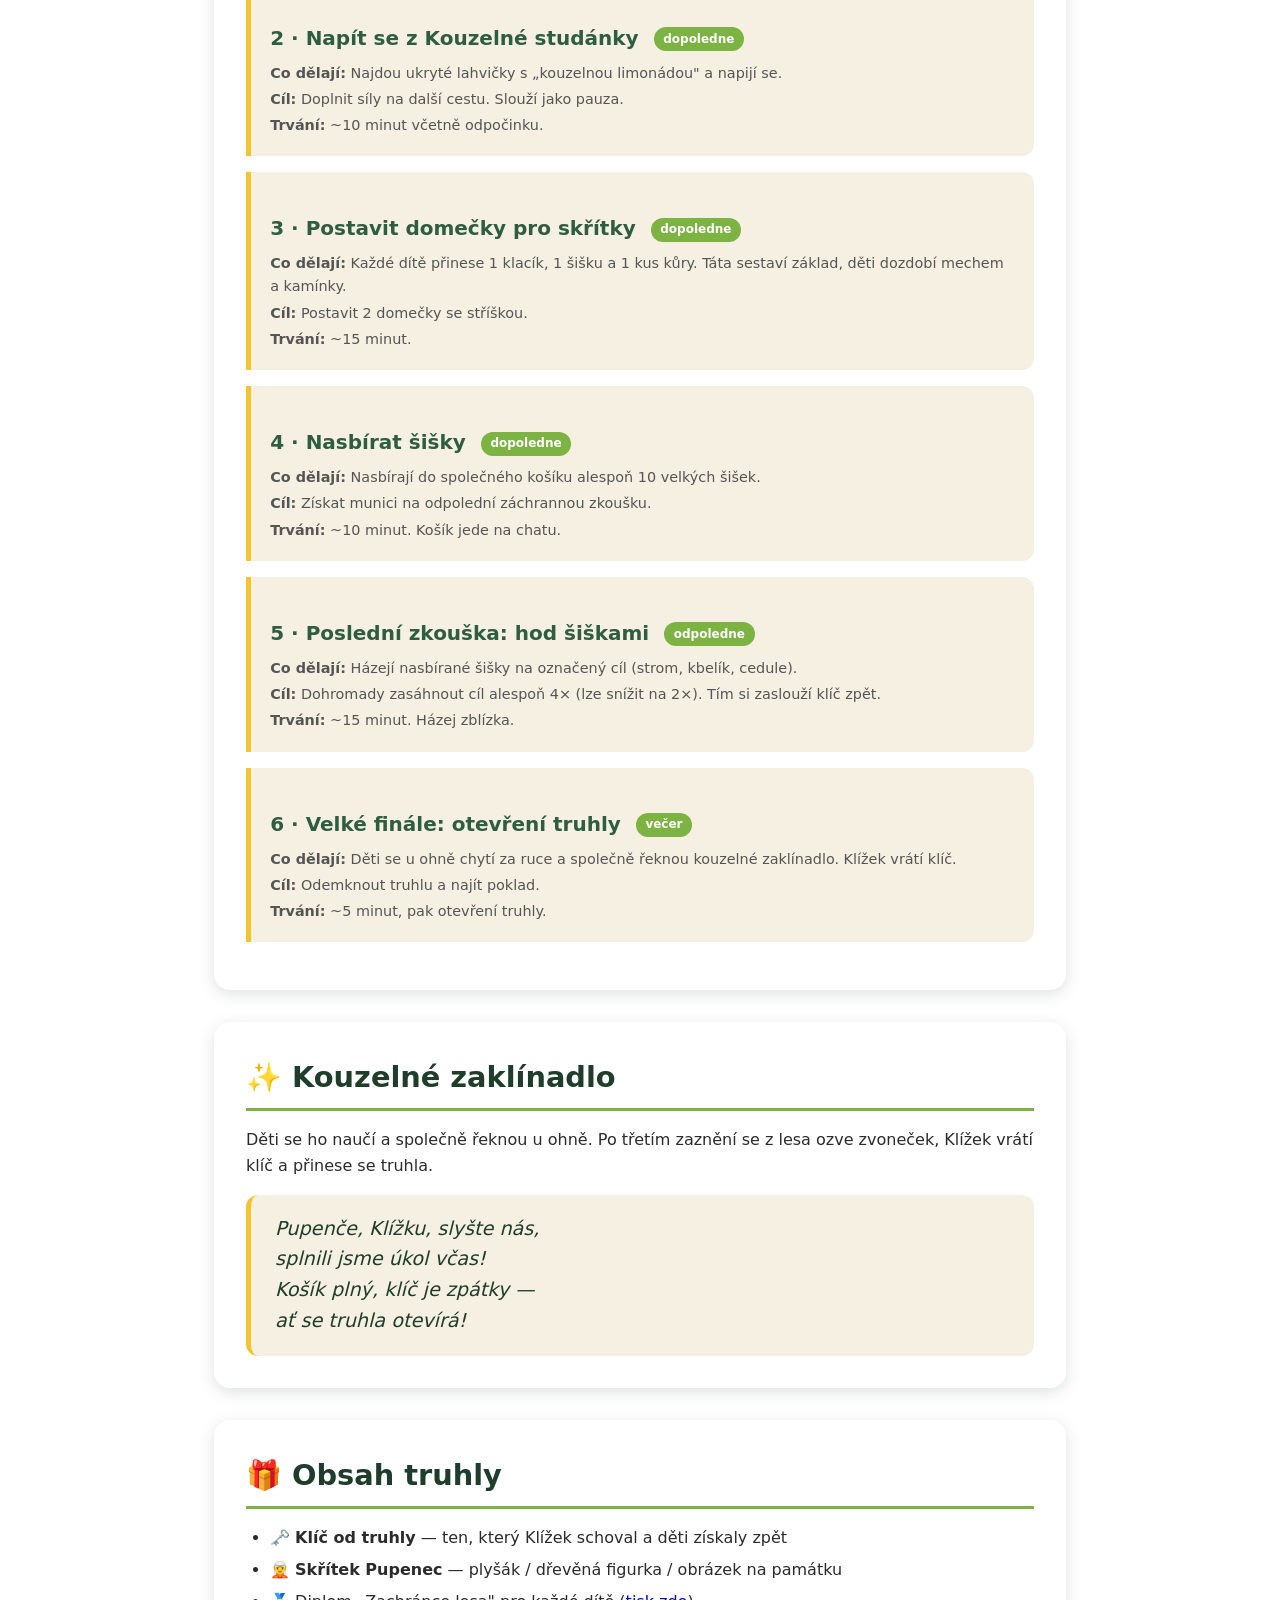
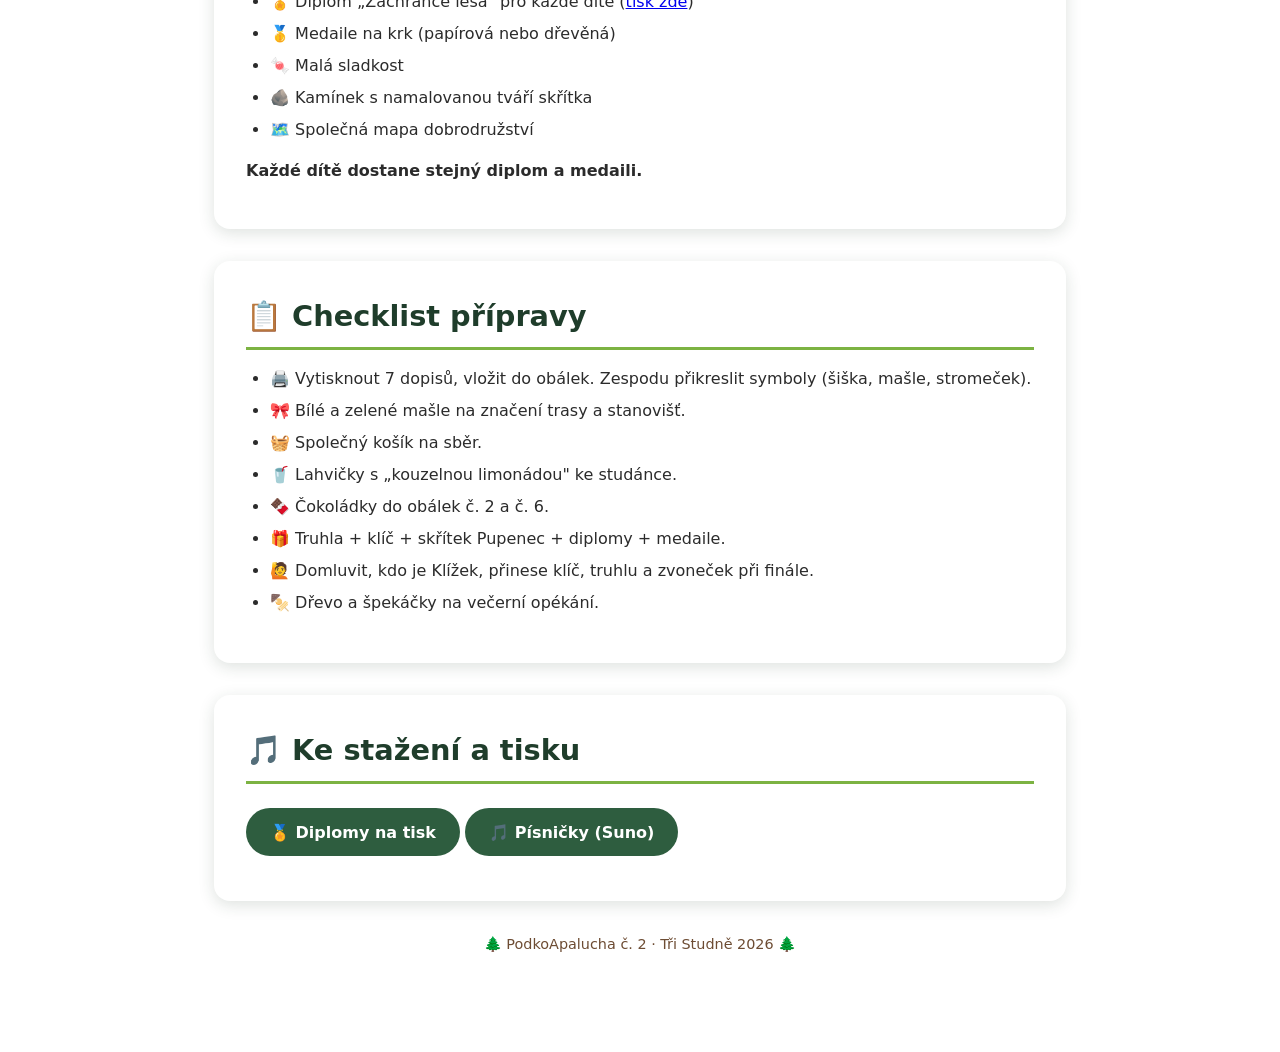
==== commit a078991b: "Přepis příběhu: Pupenec a Klížek, klíč od truhly" ====
--- a/2026/index.html
+++ b/2026/index.html
@@ -13,7 +13,7 @@
     <header class="hlavicka">
       <div class="strom">🧝‍♂️🌲</div>
       <h1>PodkoApalucha č. 2</h1>
-      <p class="podtitul">Záchrana skřítka Studánka</p>
+      <p class="podtitul">Klíč od lesní truhly</p>
       <p class="misto">📍 Tři Studně · 2026</p>
     </header>
 
@@ -21,14 +21,19 @@
     <section class="blok">
       <h2>📖 Příběh</h2>
       <p>
-        U Tří Studní žije malý lesní skřítek <strong>Studánek</strong>.
-        Hlídá kouzelnou vodu ve studánkách, aby nikdy nevyschly.
-        Jednou v noci ho ale uneslo pár skřítků-uličníků a schovali ho v lese.
-      </p>
-      <p>
-        Bez Studánka studánky vysychají a les je smutný. Skřítci vzkázali,
-        že ho pustí, jen když děti projdou lesní stezku a splní jejich úkoly.
-        Na konci čeká truhla s pokladem — a osvobozený Studánek.
+        U Tří Studní hlídá lesní skřítek <strong>Pupenec</strong> starou truhlu s pokladem.
+        Klíč od ní nosí na krku a nikdy ho nedá z ruky.
+      </p>
+      <p>
+        Jenže v lese žije šotek <strong>Klížek</strong>. Je to samotář a velký šibal,
+        co miluje schovávačky. Jednou v noci Pupenci klíč pro legraci schoval.
+        Bez klíče se truhla neotevře a Pupenec je smutný.
+      </p>
+      <p>
+        Klížek ale nechal v lese stopu — úkoly od skřítků. Kdo je všechny splní,
+        tomu Klížek klíč vrátí. Děti projdou lesní stezku, klíč získají zpět
+        a truhlu odemknou. A Klížek zjistí, že mít kamarády je lepší než
+        schovávat se v lese o samotě.
       </p>
     </section>
 
@@ -40,7 +45,7 @@
         <li><strong>Místo:</strong> Tři Studně</li>
         <li><strong>Děti:</strong> Stella, Sofinka, Valča, Tobík, Míša</li>
         <li><strong>Doprovod:</strong> tatínkové</li>
-        <li><strong>Cíl:</strong> splnit úkoly skřítků, zachránit Studánka, získat truhlu</li>
+        <li><strong>Cíl:</strong> splnit úkoly skřítků, získat klíč zpět, odemknout truhlu</li>
       </ul>
       <p>
         <strong>Hlavní mechanika:</strong> Děti sledují trasu podle mašlí.
@@ -70,7 +75,7 @@
         <li>🪑 <strong>Terasa se zahradním nábytkem</strong> — zázemí pro táty</li>
         <li>🍳 <strong>Plně vybavená kuchyně</strong>, 2 koupelny, 2 WC</li>
         <li>🔥 <strong>Krb s kamny</strong> — večerní čtení dopisu u ohně, když bude zima</li>
-        <li>👶 <strong>Dětský koutek</strong> + jídelní židlička — hodí se pro Míšu</li>
+        <li>👶 <strong>Dětský koutek</strong> + jídelní židlička — zázemí pro děti</li>
         <li>🚗 Parkování pro 5+ aut · ⛰️ nadmořská výška 733 m · les hned vedle</li>
       </ul>
       <p><strong>Pozn.:</strong> Bazén je v provozu od poloviny června. Pro naši akci počítej se zahradou a grilem.</p>
@@ -82,7 +87,7 @@
 
       <h3>Pátek večer — Zahájení u ohně</h3>
       <table class="harmonogram">
-        <tr><td class="cas">večer</td><td>Táborák + <strong>Dopis č. 1</strong> — příběh o únosu Studánka. Baterky jen na prohlédnutí dopisu.</td></tr>
+        <tr><td class="cas">večer</td><td>Táborák + <strong>Dopis č. 1</strong> — příběh o Pupenci a schovaném klíči. Baterky jen na prohlédnutí dopisu.</td></tr>
       </table>
 
       <h3>Sobota dopoledne — Procházka s úkoly</h3>
@@ -99,10 +104,10 @@
       <h3>Sobota odpoledne — Chata a zahrada</h3>
       <table class="harmonogram">
         <tr><td class="cas">13:00</td><td>Přesun na chatu, odpočinek</td></tr>
-        <tr><td class="cas">14:30</td><td>Dopis č. 5 — skřítci vzkázali, kde Studánka hledat</td></tr>
-        <tr><td class="cas">14:45</td><td>Záchranná zkouška — hod šiškami na cíl</td></tr>
+        <tr><td class="cas">14:30</td><td>Dopis č. 5 — Klížek vzkázal, kde je klíč od truhly</td></tr>
+        <tr><td class="cas">14:45</td><td>Poslední zkouška — hod šiškami na cíl</td></tr>
         <tr><td class="cas">15:15</td><td>Volná hra na zahradě</td></tr>
-        <tr><td class="cas">večer</td><td>Velké finále u ohně — zaklínadlo, záchrana Studánka, truhla, diplomy</td></tr>
+        <tr><td class="cas">večer</td><td>Velké finále u ohně — zaklínadlo, klíč, otevření truhly, diplomy</td></tr>
         <tr><td class="cas">poté</td><td>Opékání, oslava</td></tr>
       </table>
     </section>
@@ -140,28 +145,28 @@
       </div>
 
       <div class="ukol">
-        <h3>5 · Záchranná zkouška: hod šiškami <span class="znacka zelena">odpoledne</span></h3>
+        <h3>5 · Poslední zkouška: hod šiškami <span class="znacka zelena">odpoledne</span></h3>
         <p class="detail"><strong>Co dělají:</strong> Házejí nasbírané šišky na označený cíl (strom, kbelík, cedule).</p>
-        <p class="detail"><strong>Cíl:</strong> Dohromady zasáhnout cíl alespoň 4× (lze snížit na 2×).</p>
+        <p class="detail"><strong>Cíl:</strong> Dohromady zasáhnout cíl alespoň 4× (lze snížit na 2×). Tím si zaslouží klíč zpět.</p>
         <p class="detail"><strong>Trvání:</strong> ~15 minut. Házej zblízka.</p>
       </div>
 
       <div class="ukol">
-        <h3>6 · Velké finále: osvobození Studánka <span class="znacka zelena">večer</span></h3>
-        <p class="detail"><strong>Co dělají:</strong> Děti se u ohně chytí za ruce a společně řeknou kouzelné zaklínadlo.</p>
-        <p class="detail"><strong>Cíl:</strong> Osvobodit Studánka a získat truhlu.</p>
-        <p class="detail"><strong>Trvání:</strong> ~5 minut, pak záchrana a truhla.</p>
+        <h3>6 · Velké finále: otevření truhly <span class="znacka zelena">večer</span></h3>
+        <p class="detail"><strong>Co dělají:</strong> Děti se u ohně chytí za ruce a společně řeknou kouzelné zaklínadlo. Klížek vrátí klíč.</p>
+        <p class="detail"><strong>Cíl:</strong> Odemknout truhlu a najít poklad.</p>
+        <p class="detail"><strong>Trvání:</strong> ~5 minut, pak otevření truhly.</p>
       </div>
     </section>
 
     <!-- ZAKLÍNADLO -->
     <section class="blok">
       <h2>✨ Kouzelné zaklínadlo</h2>
-      <p>Děti se ho naučí a společně řeknou u ohně. Po třetím zaznění se z lesa ozve zvoneček a přinese se truhla se Studánkem.</p>
+      <p>Děti se ho naučí a společně řeknou u ohně. Po třetím zaznění se z lesa ozve zvoneček, Klížek vrátí klíč a přinese se truhla.</p>
       <blockquote style="font-size:1.2rem; font-style:italic; color:var(--les-tmava); background:var(--krem); padding:1.2rem 1.5rem; border-radius:12px; border-left:5px solid var(--slunce); margin-top:1rem;">
-        Skřítci lesní, slyšte nás,<br>
+        Pupenče, Klížku, slyšte nás,<br>
         splnili jsme úkol včas!<br>
-        Košík plný, cesta hotová —<br>
+        Košík plný, klíč je zpátky —<br>
         ať se truhla otevírá!
       </blockquote>
     </section>
@@ -170,7 +175,8 @@
     <section class="blok">
       <h2>🎁 Obsah truhly</h2>
       <ul>
-        <li>🧝 <strong>Skřítek Studánek</strong> — plyšák / dřevěná figurka / obrázek, kterého děti zachránily</li>
+        <li>🗝️ <strong>Klíč od truhly</strong> — ten, který Klížek schoval a děti získaly zpět</li>
+        <li>🧝 <strong>Skřítek Pupenec</strong> — plyšák / dřevěná figurka / obrázek na památku</li>
         <li>🏅 Diplom „Zachránce lesa" pro každé dítě (<a href="diplomy.html">tisk zde</a>)</li>
         <li>🥇 Medaile na krk (papírová nebo dřevěná)</li>
         <li>🍬 Malá sladkost</li>
@@ -189,8 +195,8 @@
         <li>🧺 Společný košík na sběr.</li>
         <li>🥤 Lahvičky s „kouzelnou limonádou" ke studánce.</li>
         <li>🍫 Čokoládky do obálek č. 2 a č. 6.</li>
-        <li>🎁 Truhla + skřítek Studánek + diplomy + medaile.</li>
-        <li>🙋 Domluvit, kdo přinese truhlu a zvoneček při finále.</li>
+        <li>🎁 Truhla + klíč + skřítek Pupenec + diplomy + medaile.</li>
+        <li>🙋 Domluvit, kdo je Klížek, přinese klíč, truhlu a zvoneček při finále.</li>
         <li>🍢 Dřevo a špekáčky na večerní opékání.</li>
       </ul>
     </section>
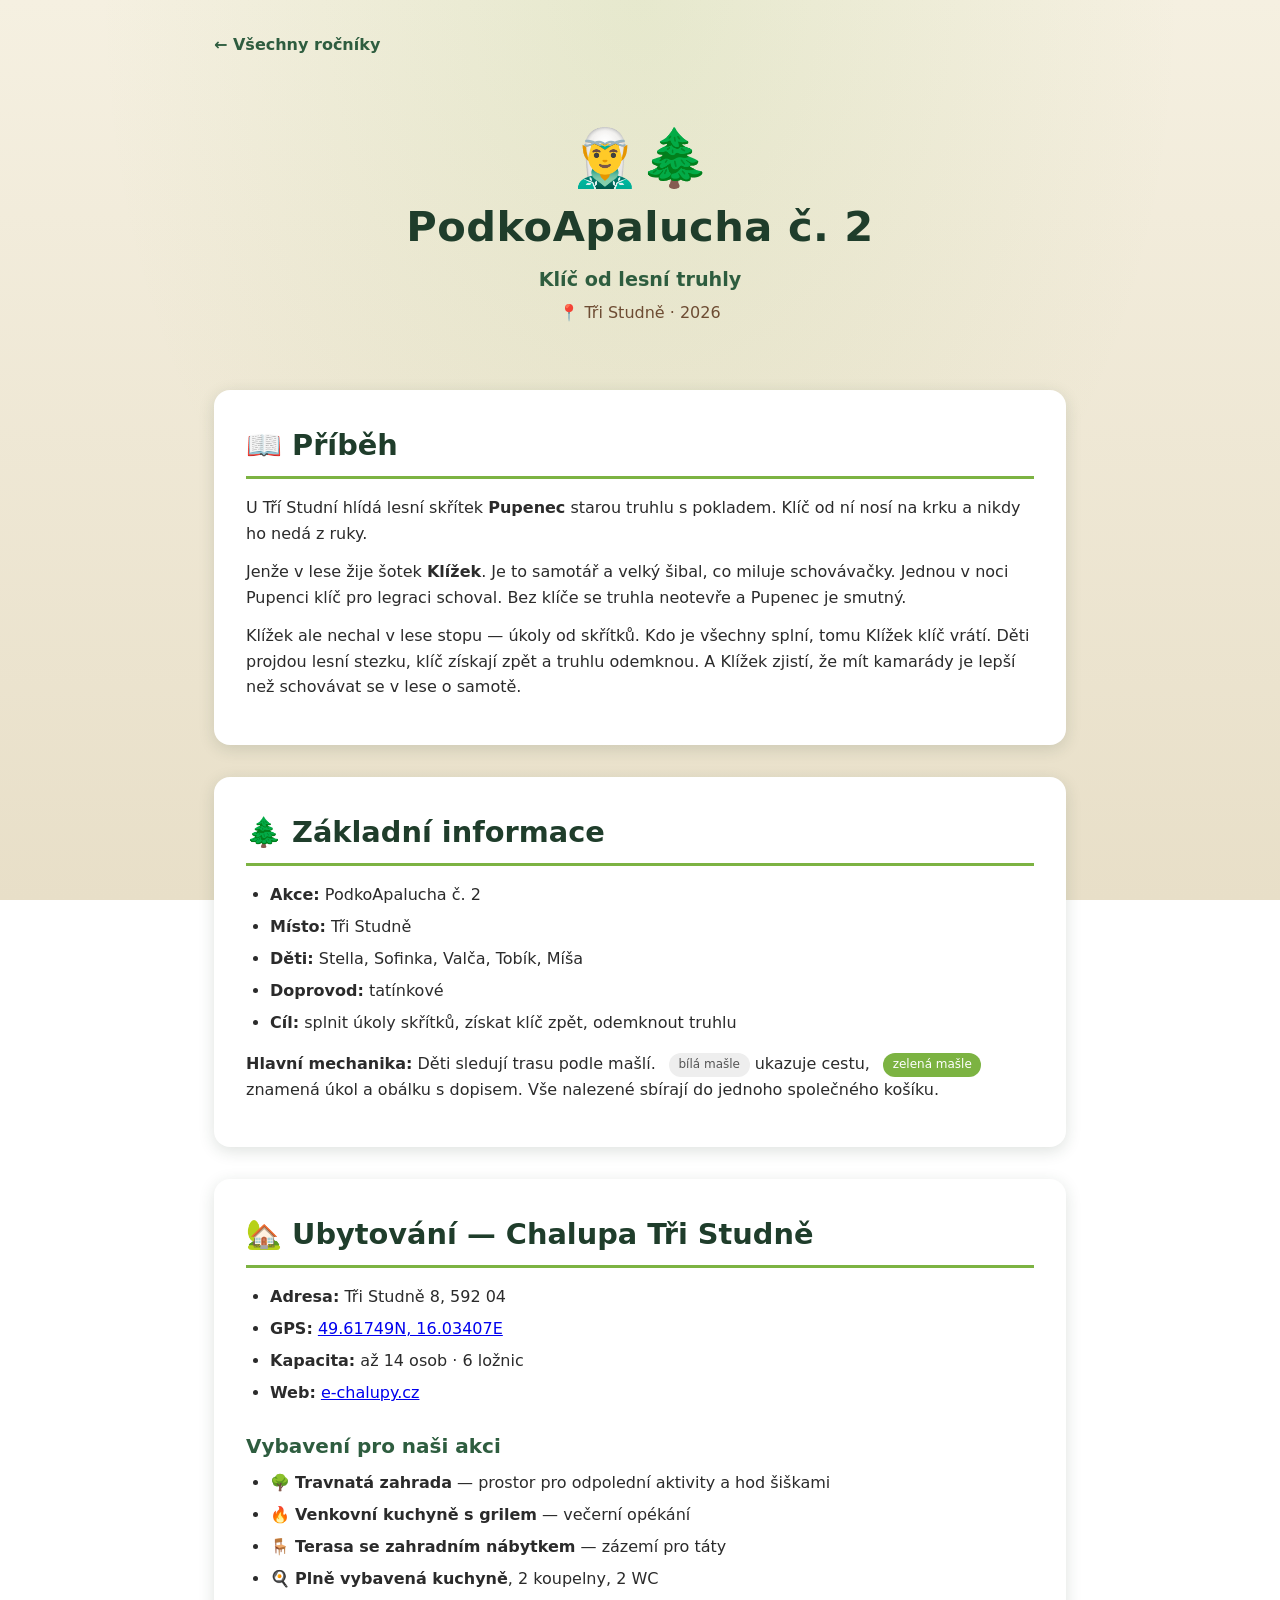
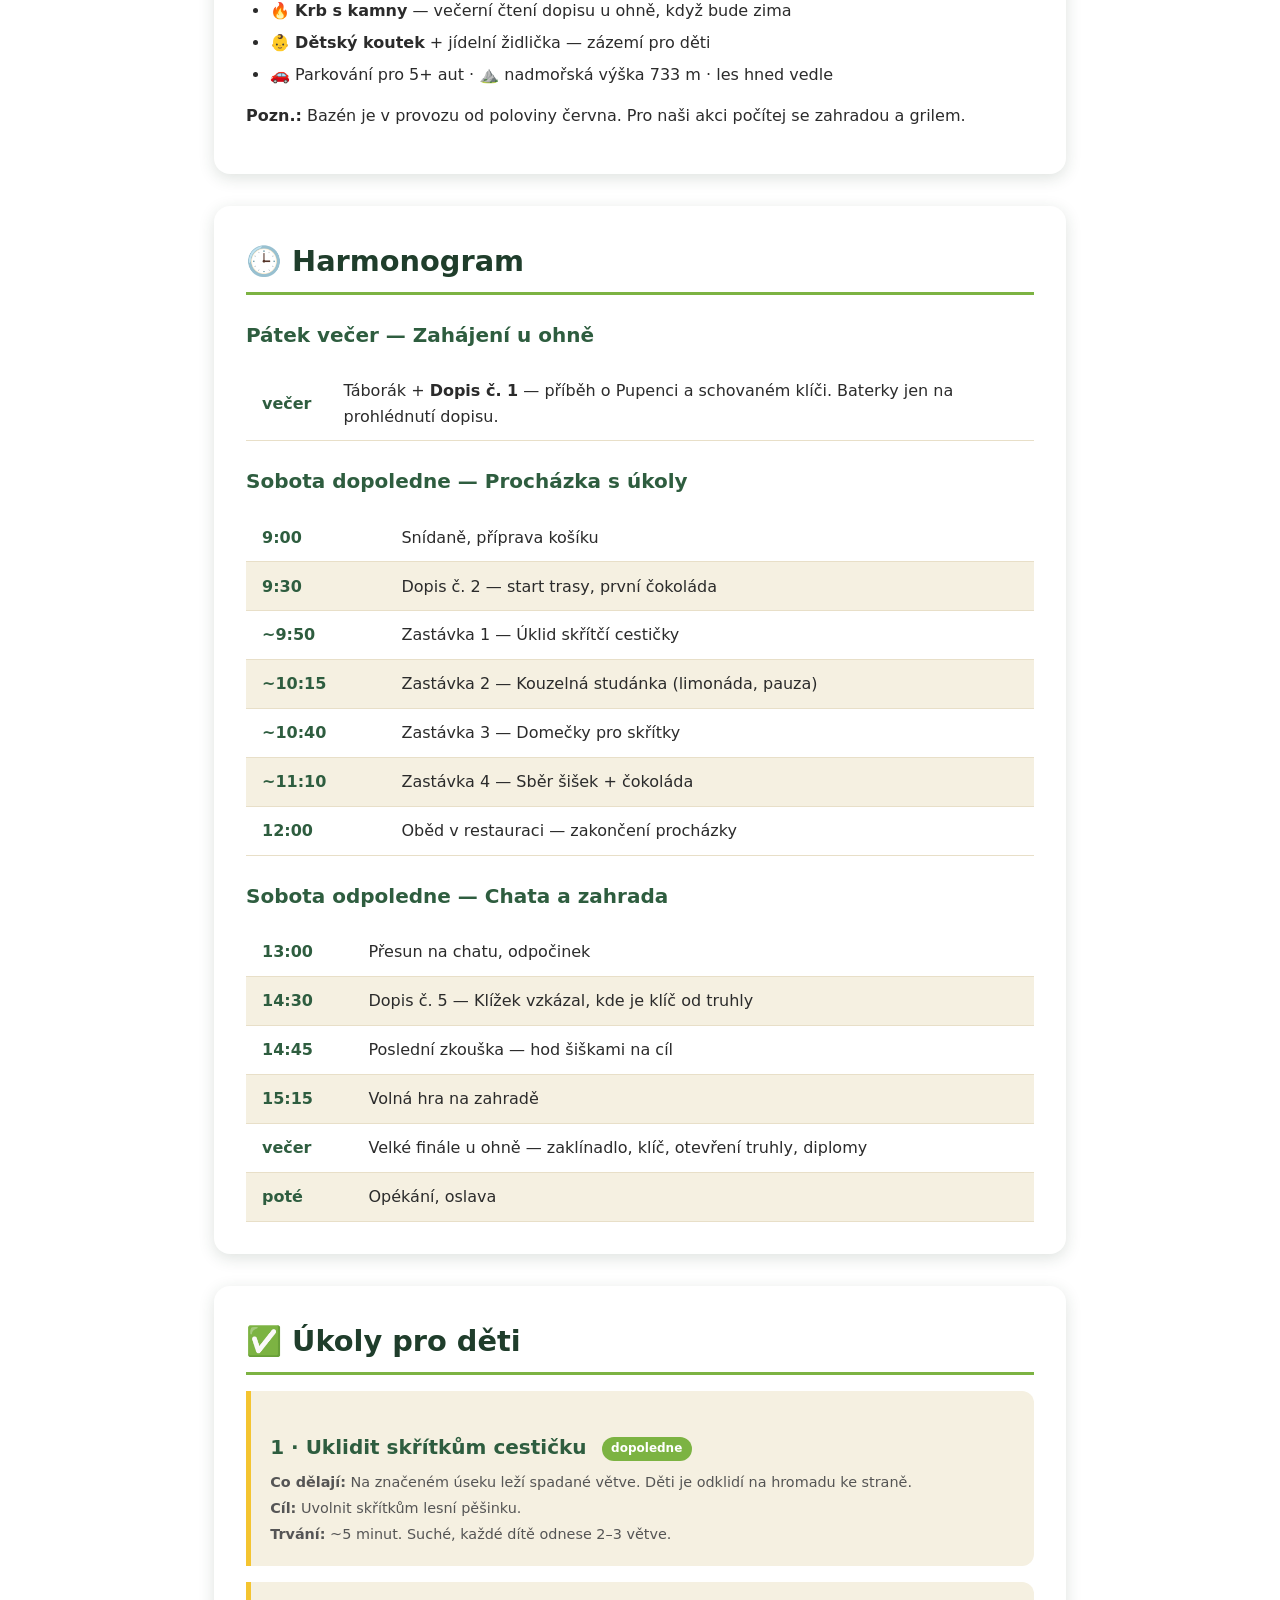
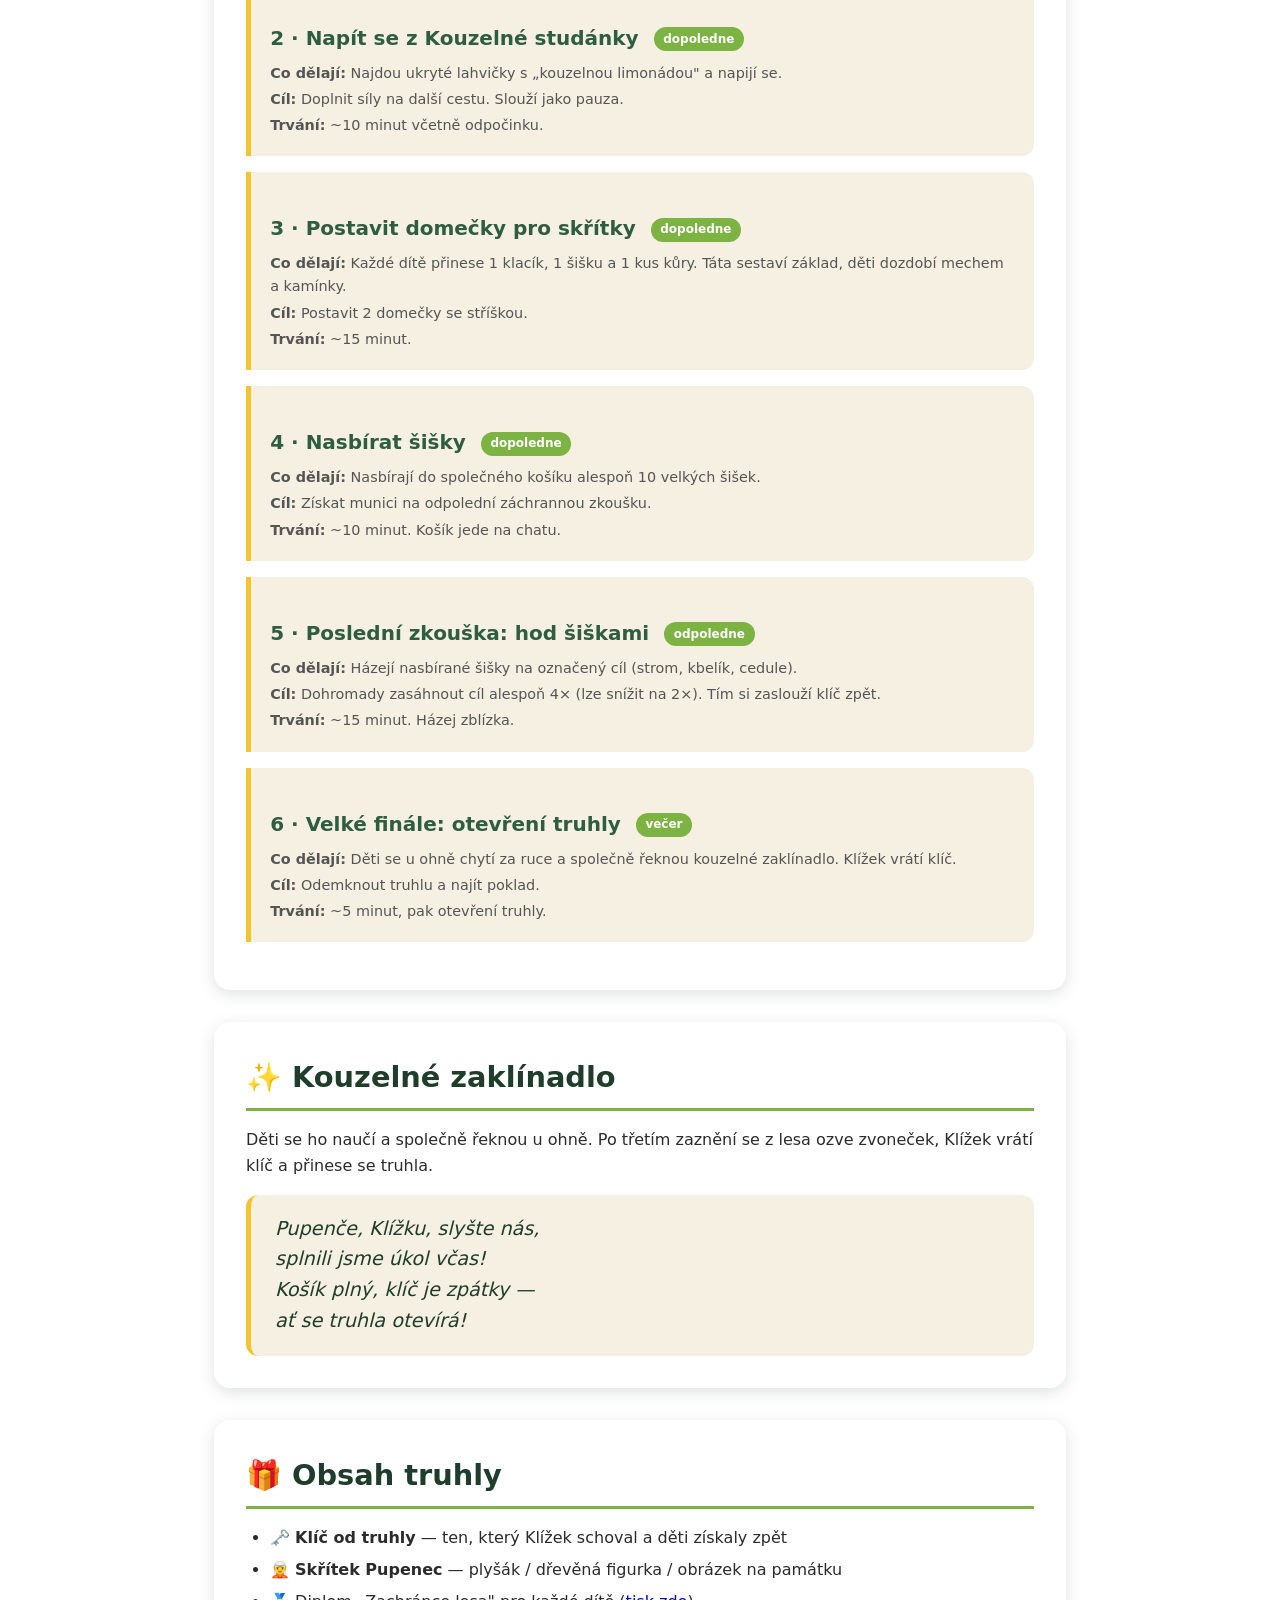
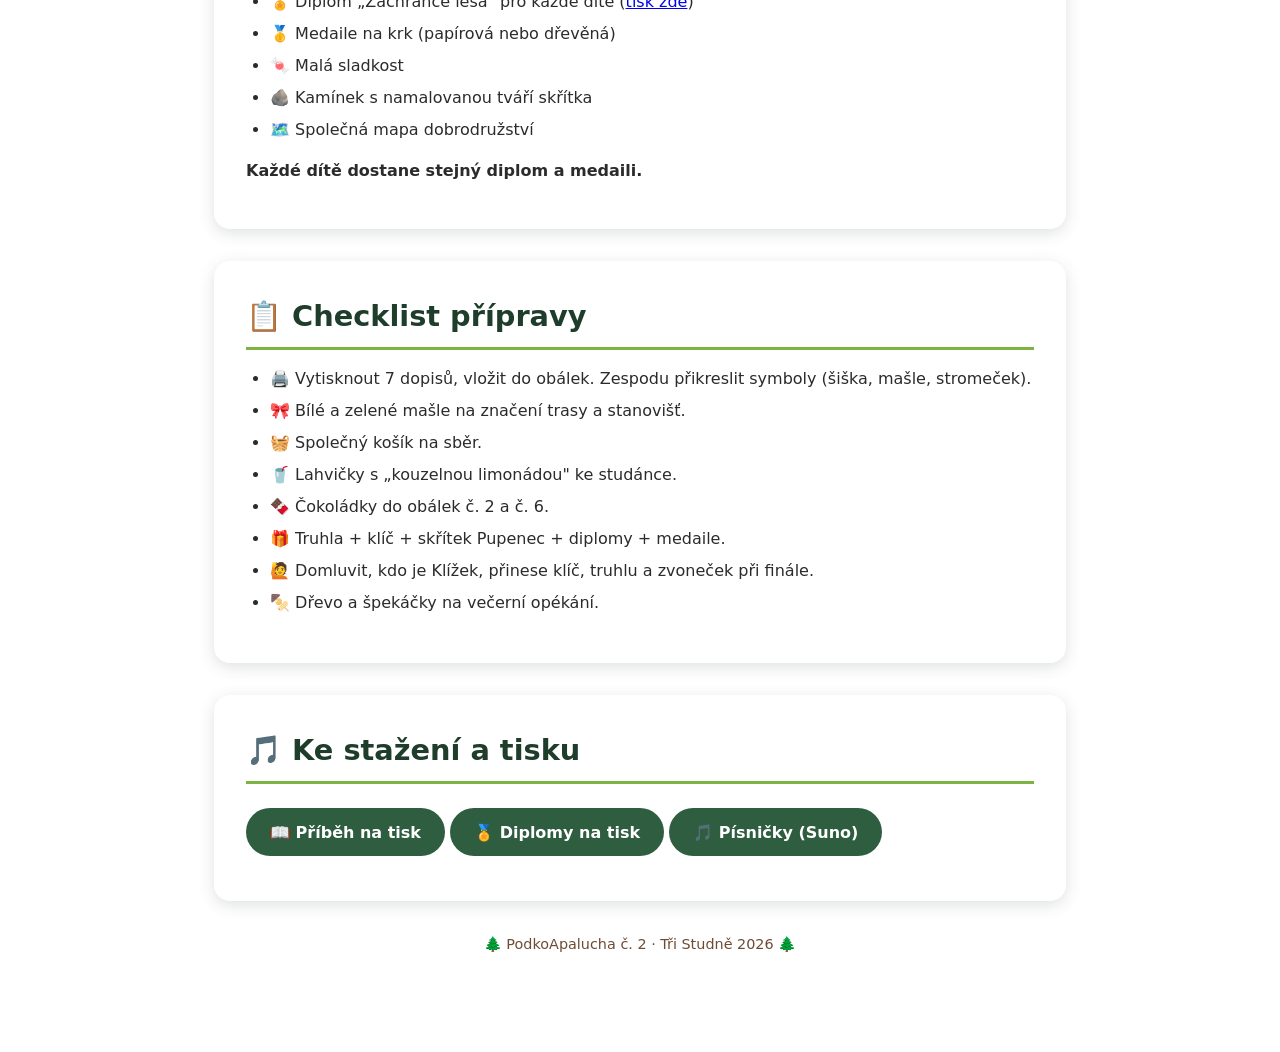
==== commit 08b034a1: "Čisté nadpisy písní, stránka s příběhem na tisk" ====
--- a/2026/index.html
+++ b/2026/index.html
@@ -205,6 +205,7 @@
     <section class="blok">
       <h2>🎵 Ke stažení a tisku</h2>
       <p>
+        <a class="tlacitko" href="pribeh.html">📖 Příběh na tisk</a>
         <a class="tlacitko" href="diplomy.html">🏅 Diplomy na tisk</a>
         <a class="tlacitko" href="hudba.html">🎵 Písničky (Suno)</a>
       </p>
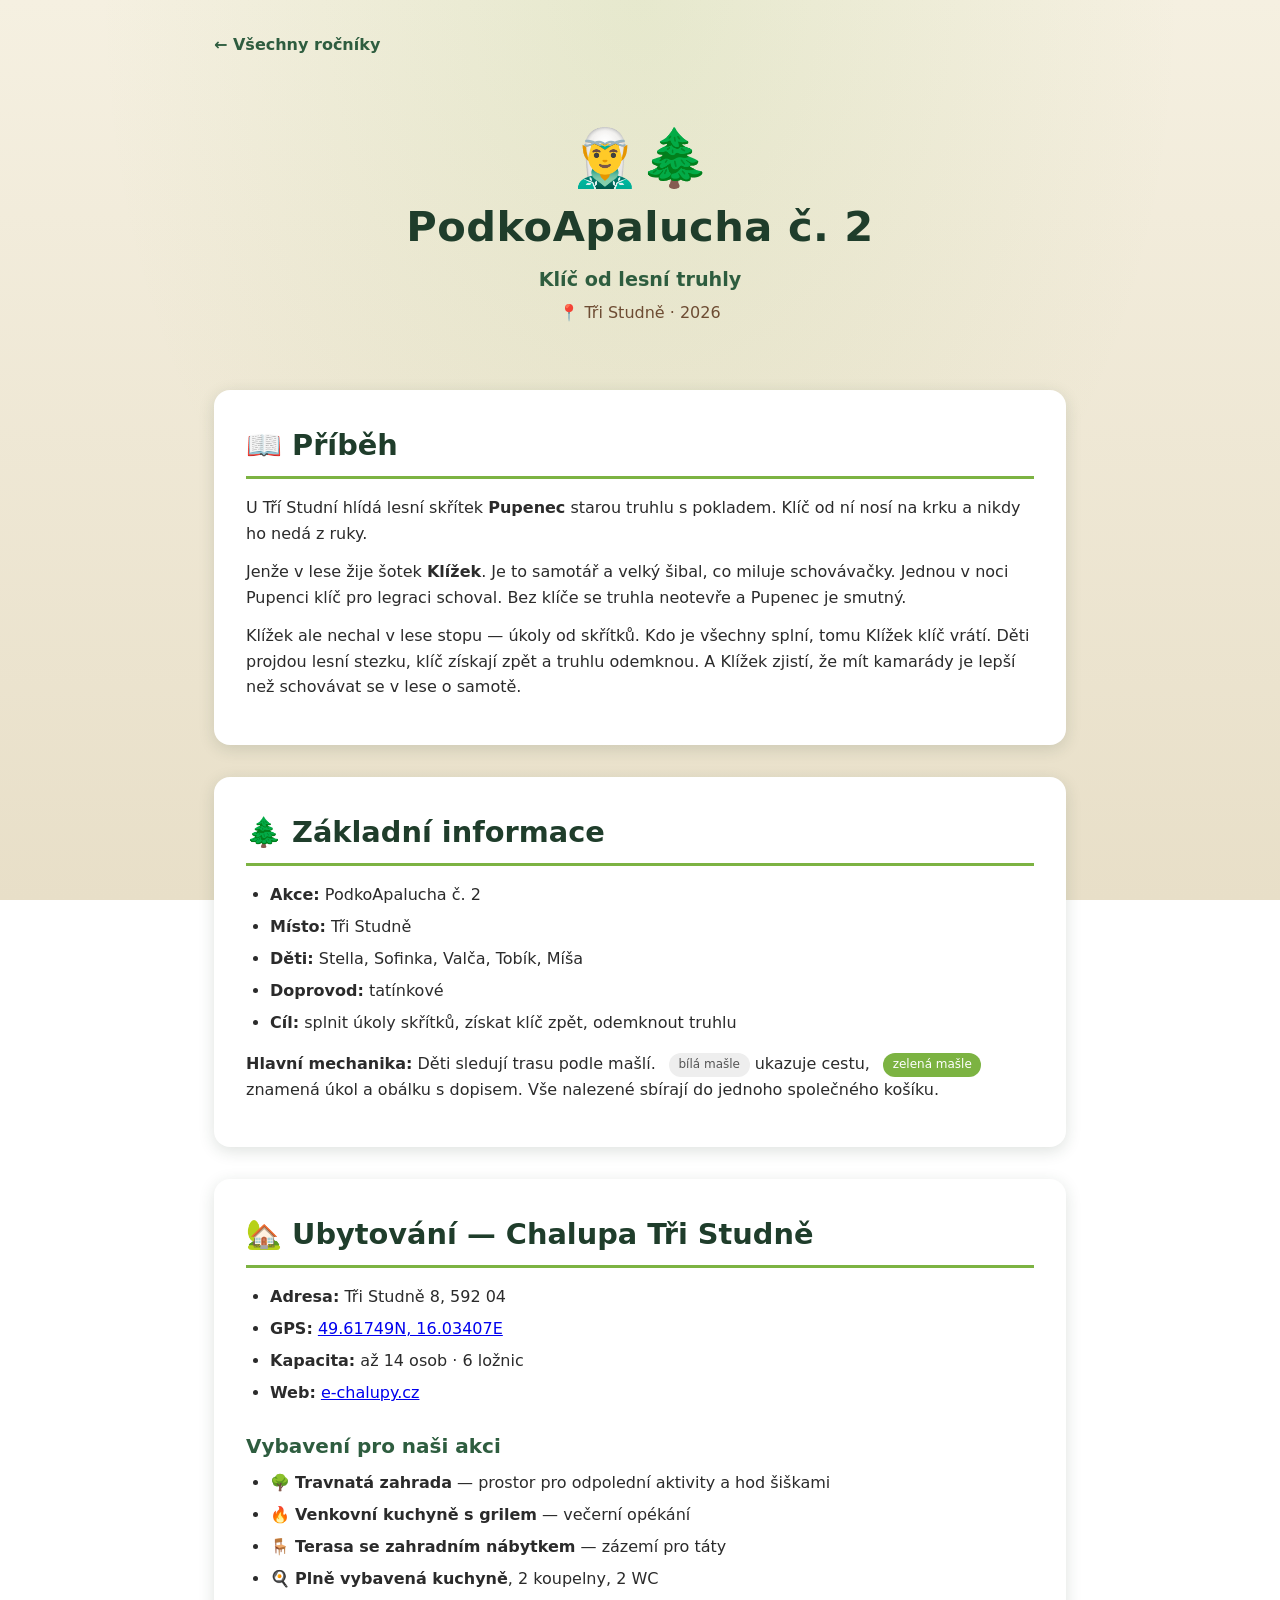
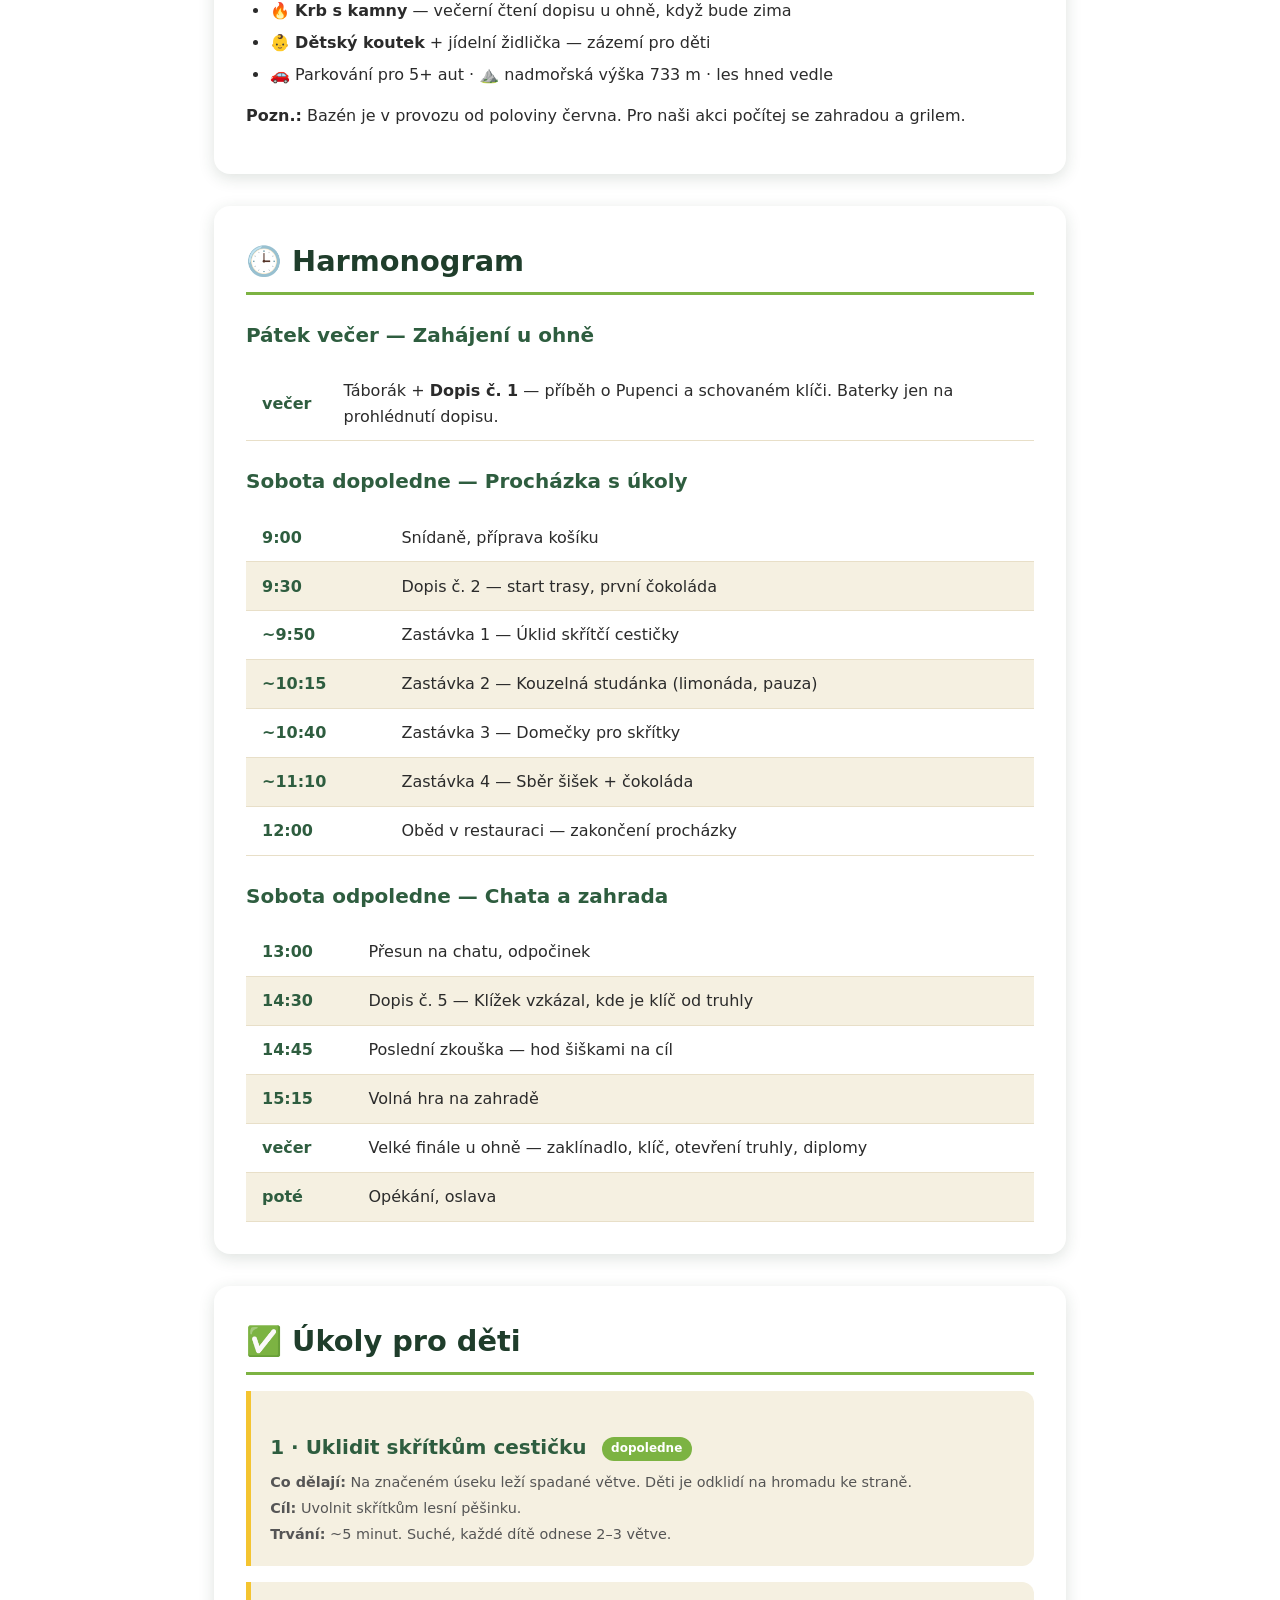
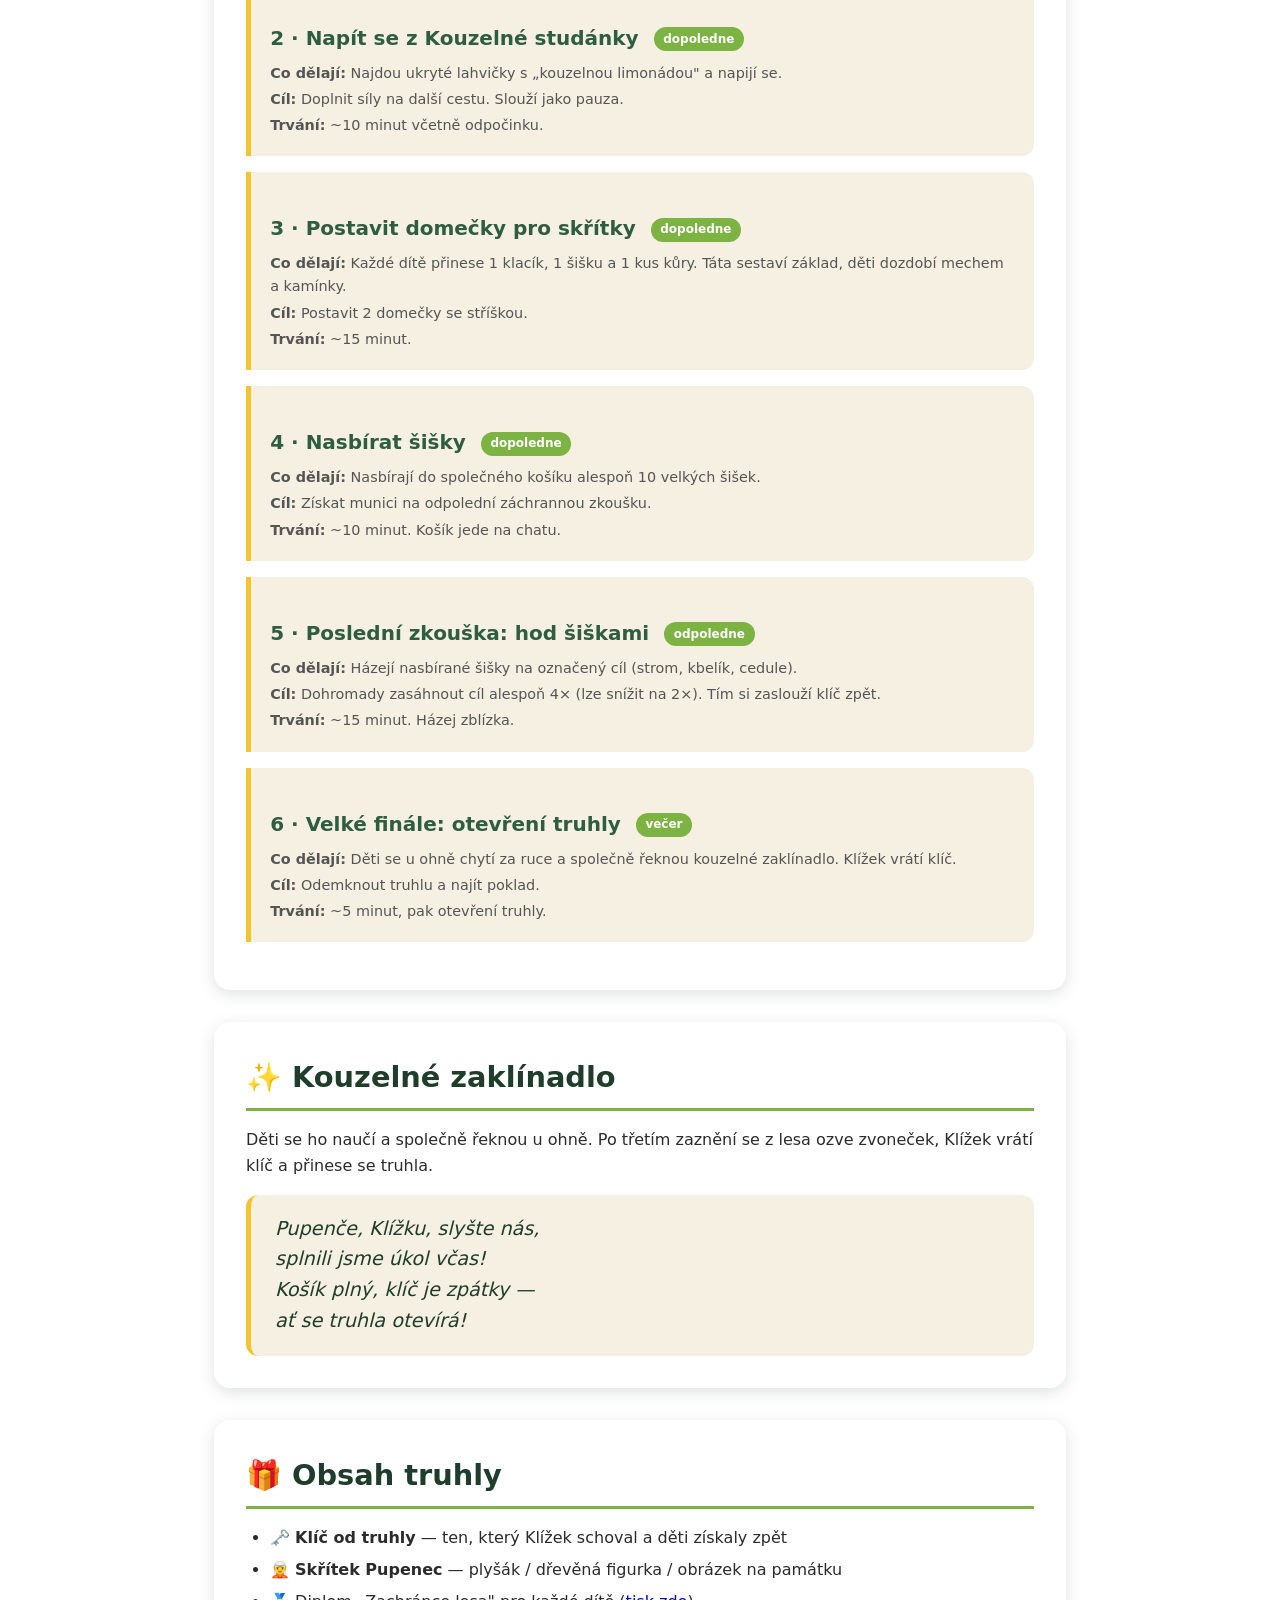
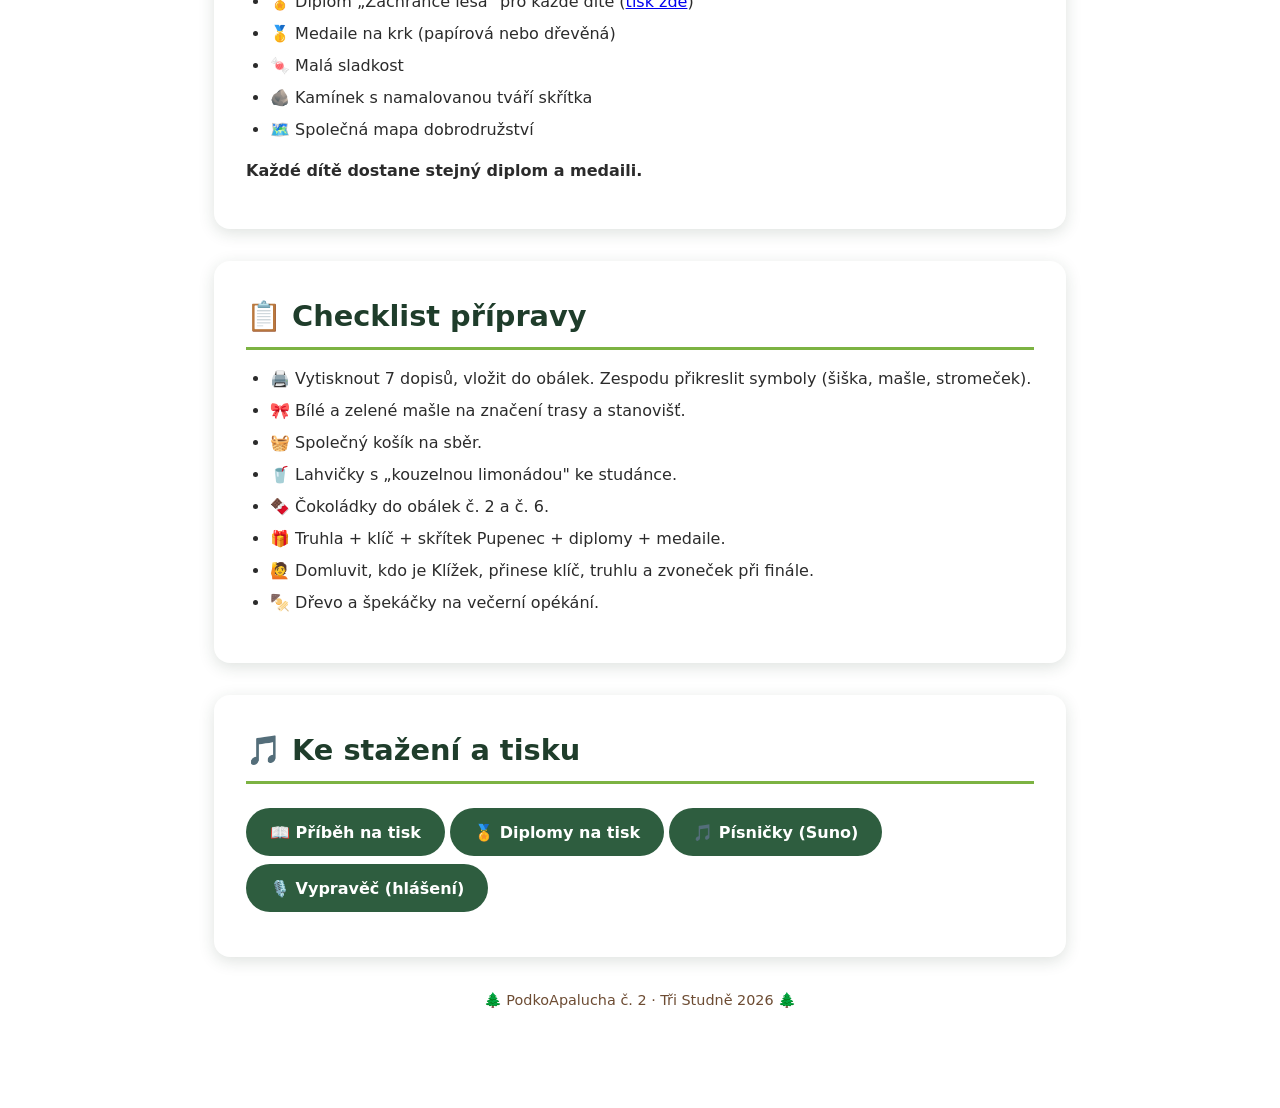
==== commit e7f8bf03: "Add narrator page with TTS announcements for all stations" ====
--- a/2026/index.html
+++ b/2026/index.html
@@ -208,6 +208,7 @@
         <a class="tlacitko" href="pribeh.html">📖 Příběh na tisk</a>
         <a class="tlacitko" href="diplomy.html">🏅 Diplomy na tisk</a>
         <a class="tlacitko" href="hudba.html">🎵 Písničky (Suno)</a>
+        <a class="tlacitko" href="vypravec.html">🎙️ Vypravěč (hlášení)</a>
       </p>
     </section>
 
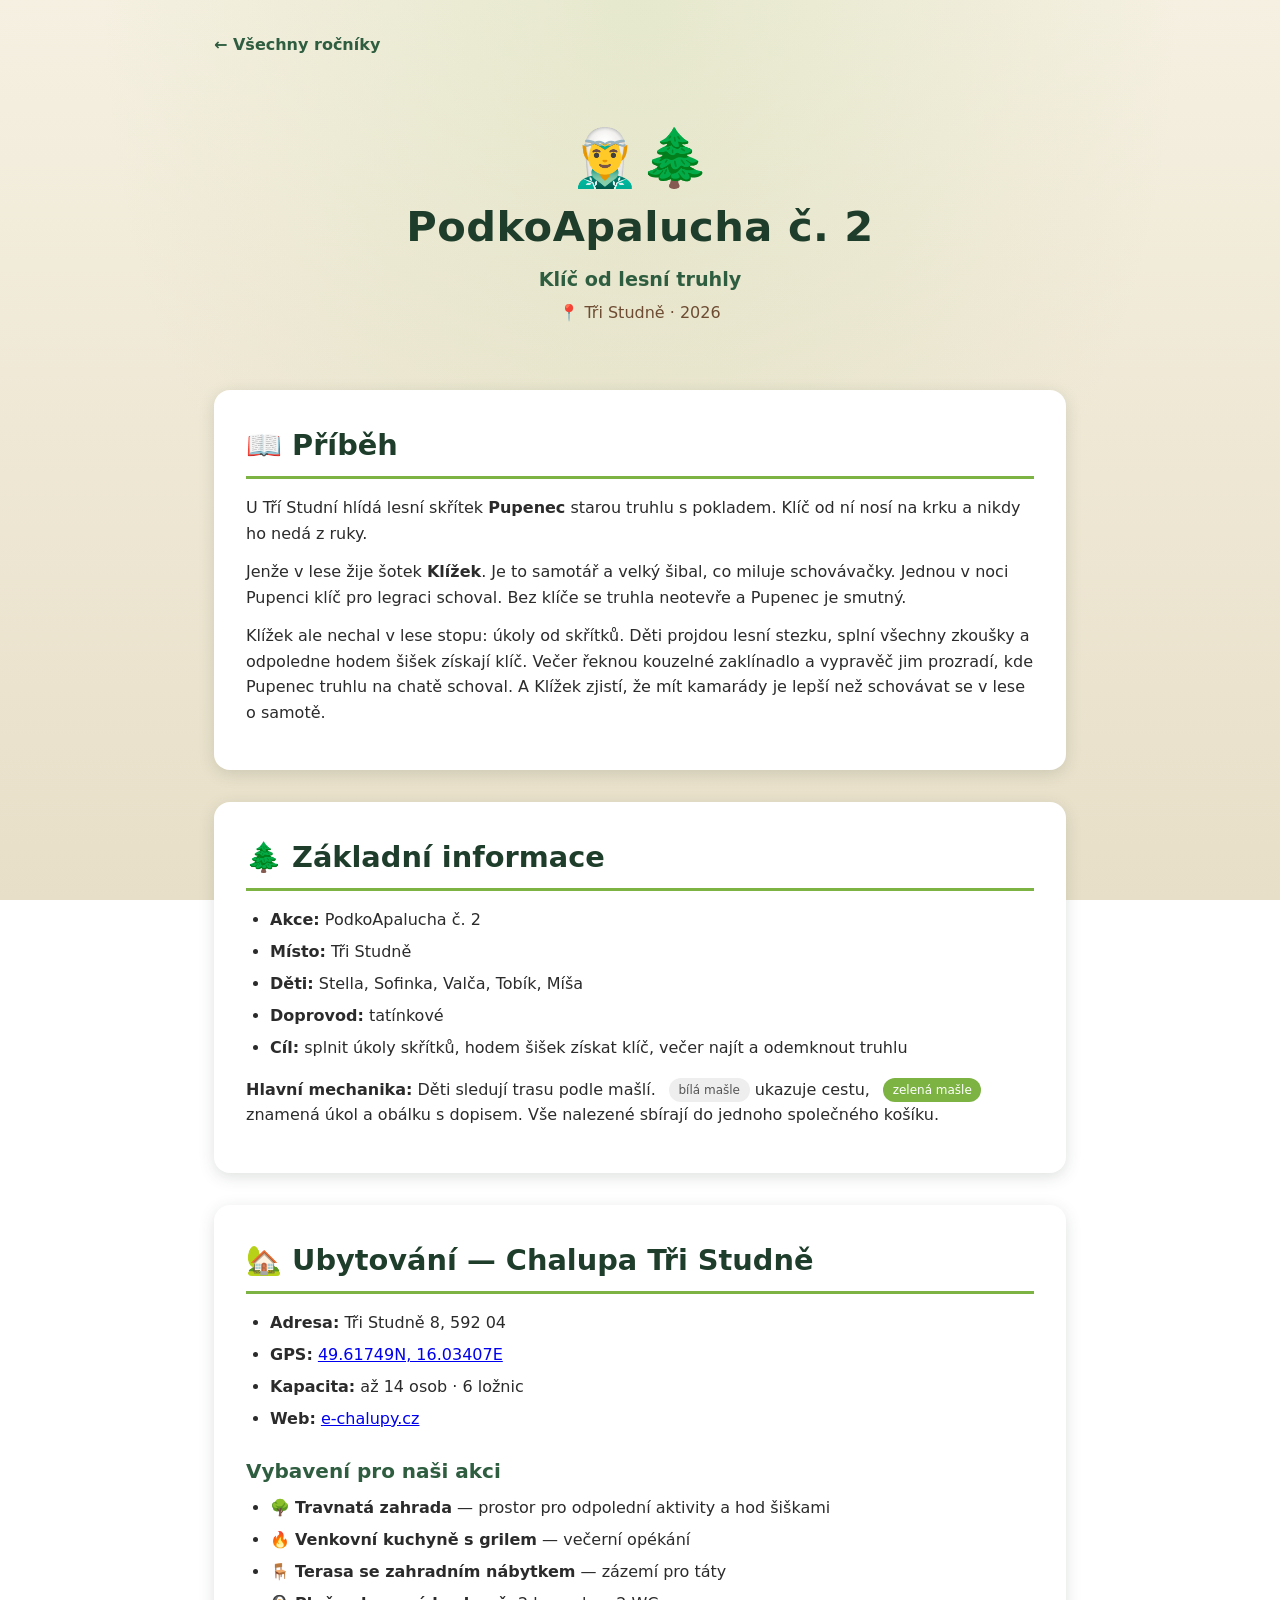
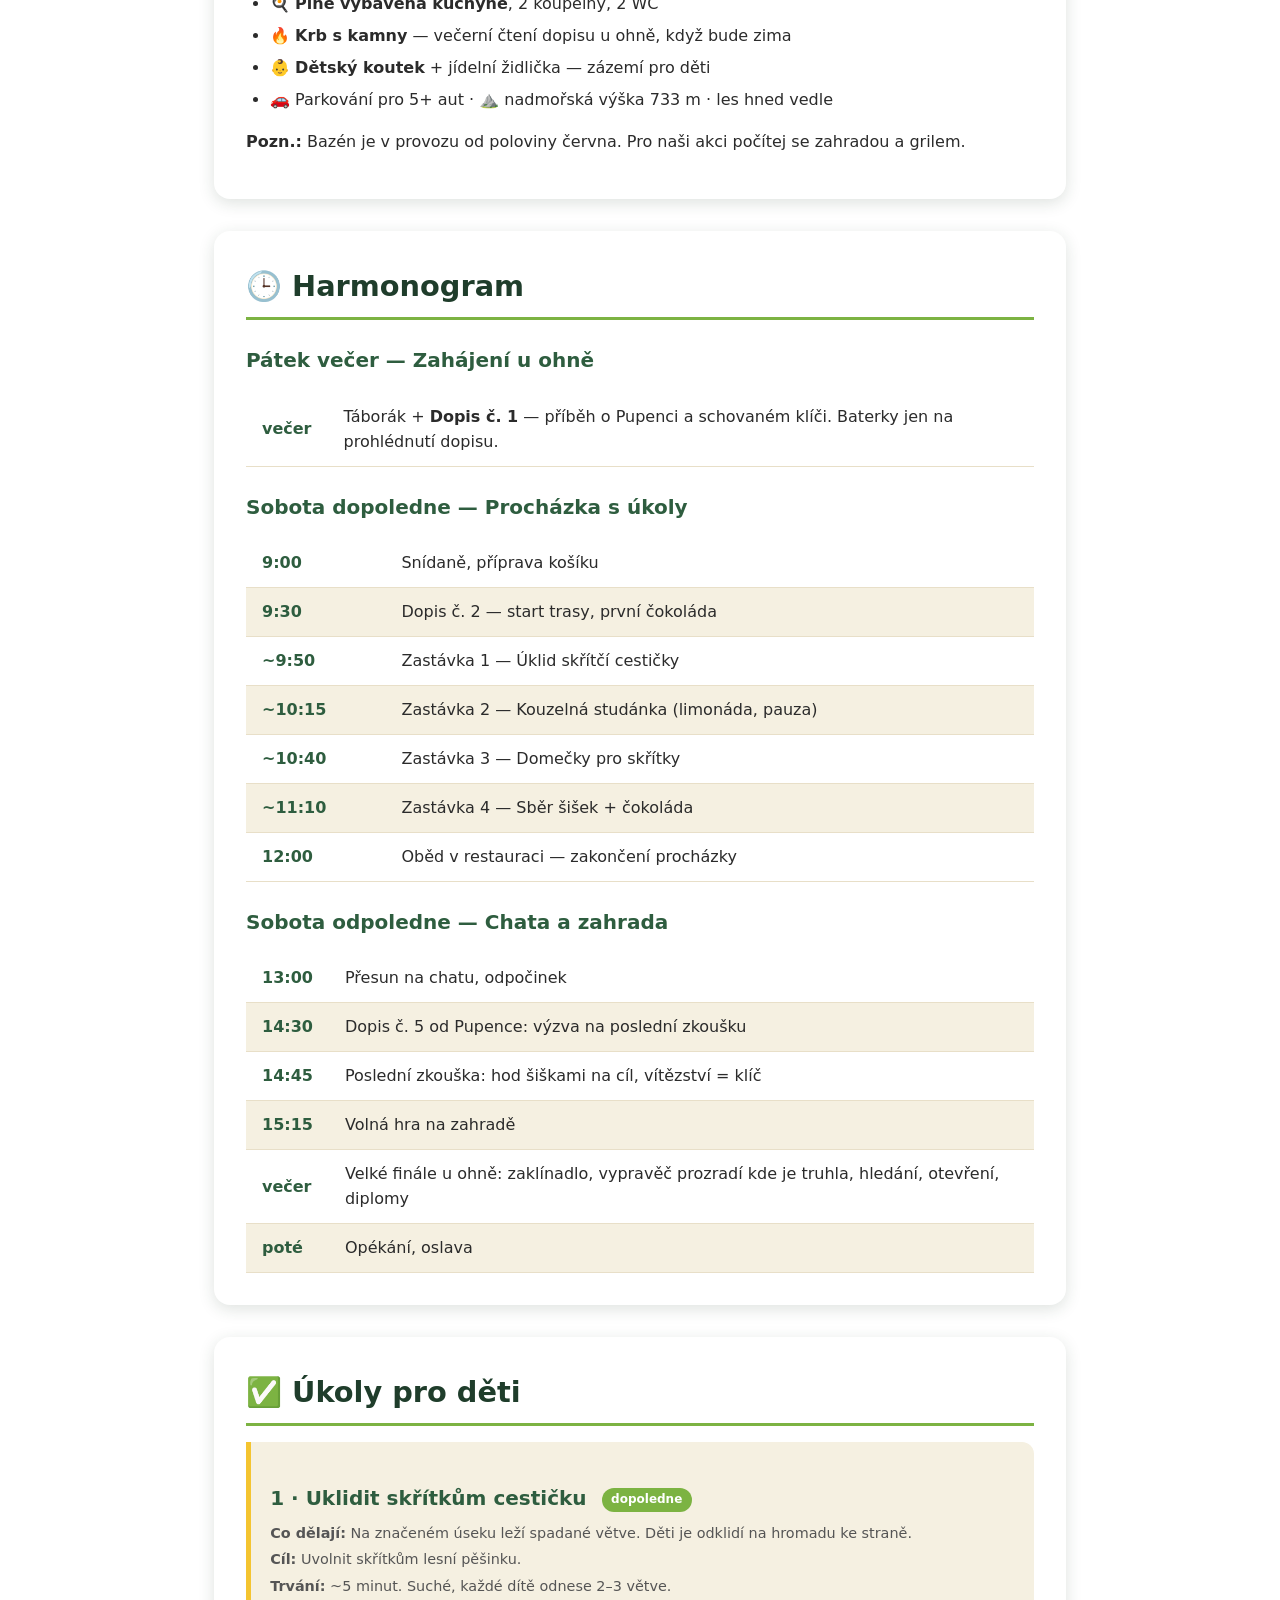
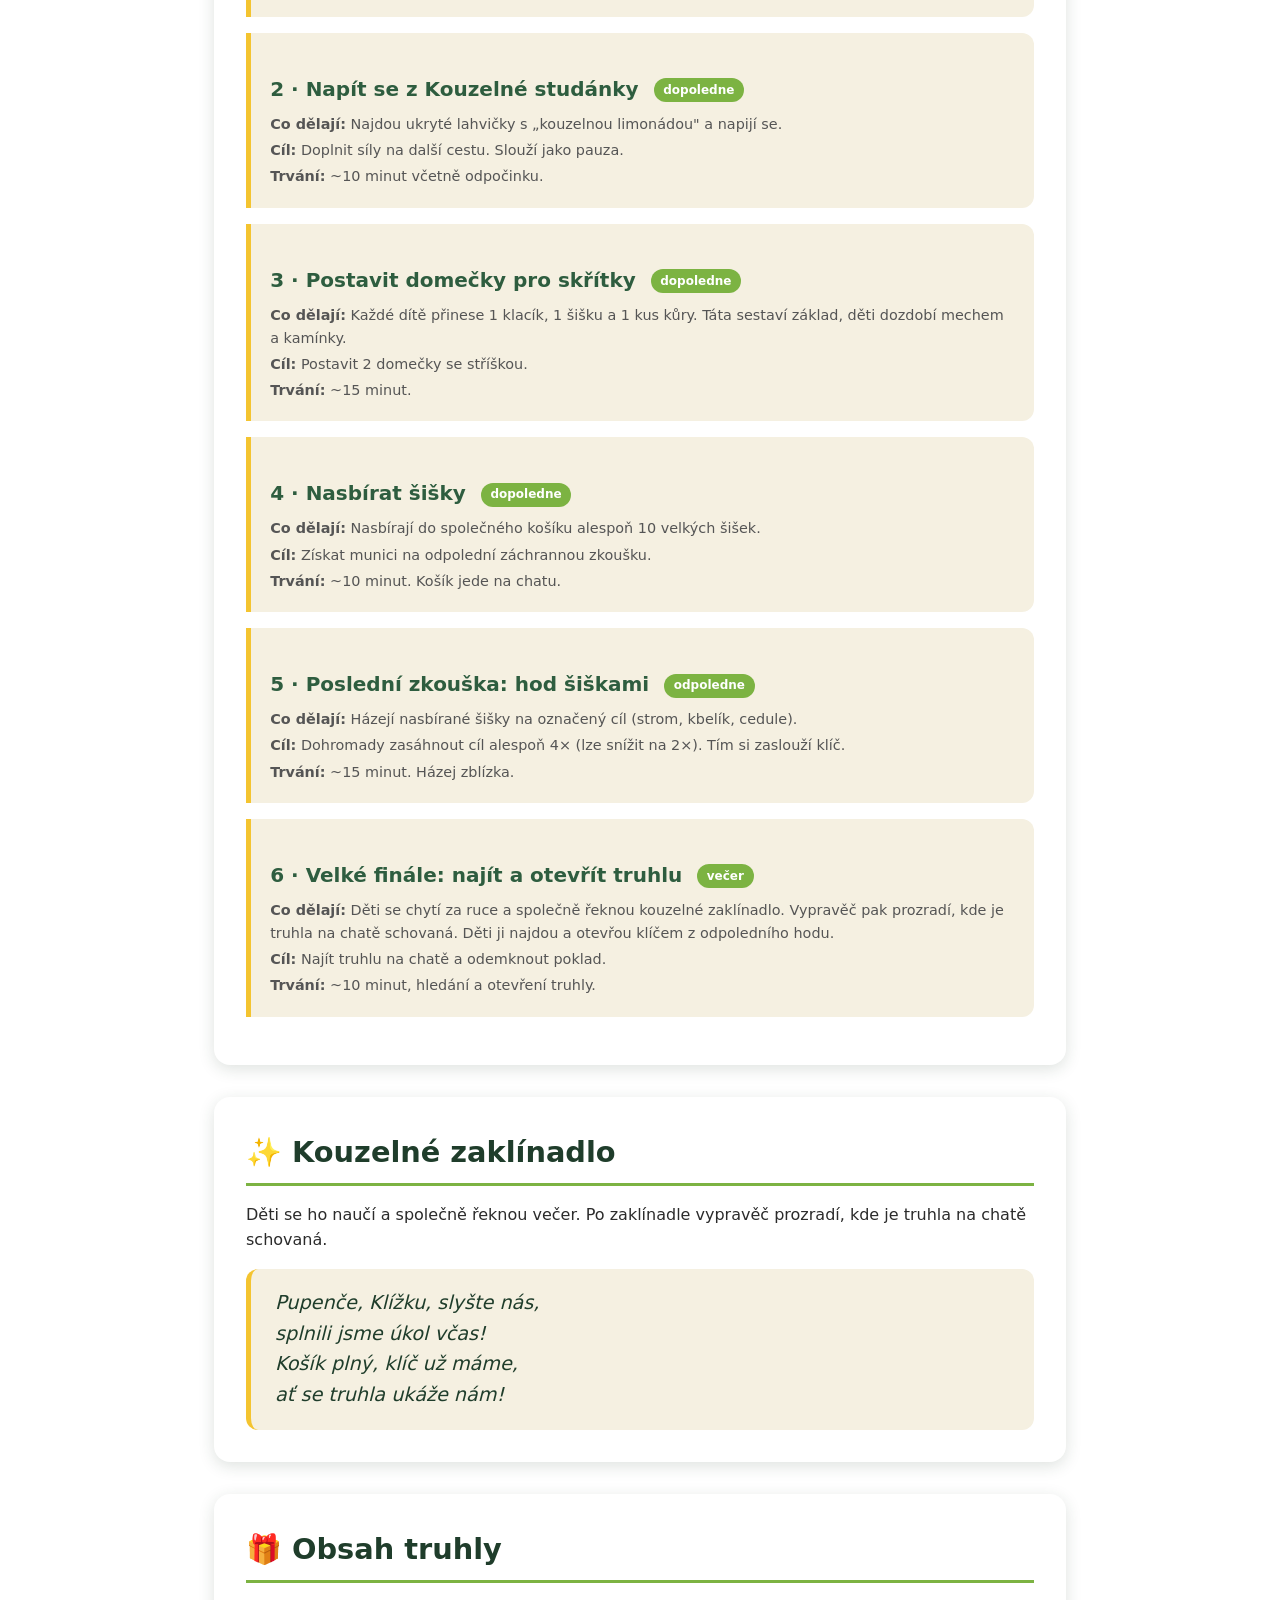
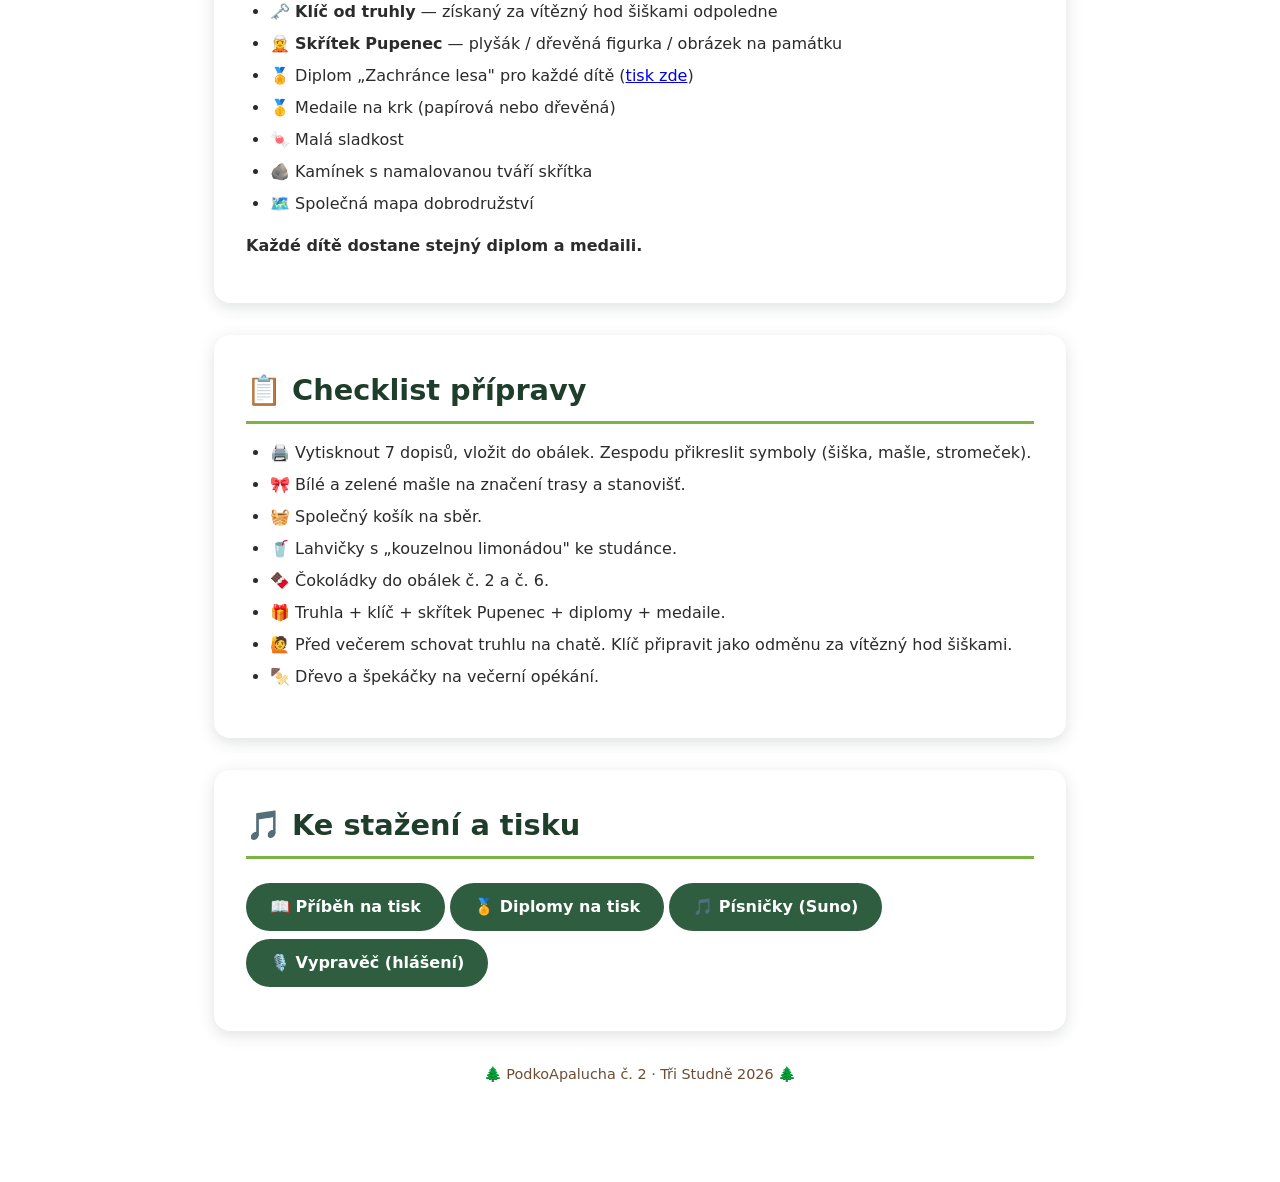
==== commit afe2f966: "Opravena mechanika finále: klíč z hodu, truhla na chatě - index.html: příběh, harmonogram, truhla, c" ====
--- a/2026/index.html
+++ b/2026/index.html
@@ -30,10 +30,10 @@
         Bez klíče se truhla neotevře a Pupenec je smutný.
       </p>
       <p>
-        Klížek ale nechal v lese stopu — úkoly od skřítků. Kdo je všechny splní,
-        tomu Klížek klíč vrátí. Děti projdou lesní stezku, klíč získají zpět
-        a truhlu odemknou. A Klížek zjistí, že mít kamarády je lepší než
-        schovávat se v lese o samotě.
+        Klížek ale nechal v lese stopu: úkoly od skřítků. Děti projdou lesní stezku,
+        splní všechny zkoušky a odpoledne hodem šišek získají klíč.
+        Večer řeknou kouzelné zaklínadlo a vypravěč jim prozradí, kde Pupenec truhlu na chatě schoval.
+        A Klížek zjistí, že mít kamarády je lepší než schovávat se v lese o samotě.
       </p>
     </section>
 
@@ -45,7 +45,7 @@
         <li><strong>Místo:</strong> Tři Studně</li>
         <li><strong>Děti:</strong> Stella, Sofinka, Valča, Tobík, Míša</li>
         <li><strong>Doprovod:</strong> tatínkové</li>
-        <li><strong>Cíl:</strong> splnit úkoly skřítků, získat klíč zpět, odemknout truhlu</li>
+        <li><strong>Cíl:</strong> splnit úkoly skřítků, hodem šišek získat klíč, večer najít a odemknout truhlu</li>
       </ul>
       <p>
         <strong>Hlavní mechanika:</strong> Děti sledují trasu podle mašlí.
@@ -104,10 +104,10 @@
       <h3>Sobota odpoledne — Chata a zahrada</h3>
       <table class="harmonogram">
         <tr><td class="cas">13:00</td><td>Přesun na chatu, odpočinek</td></tr>
-        <tr><td class="cas">14:30</td><td>Dopis č. 5 — Klížek vzkázal, kde je klíč od truhly</td></tr>
-        <tr><td class="cas">14:45</td><td>Poslední zkouška — hod šiškami na cíl</td></tr>
+        <tr><td class="cas">14:30</td><td>Dopis č. 5 od Pupence: výzva na poslední zkoušku</td></tr>
+        <tr><td class="cas">14:45</td><td>Poslední zkouška: hod šiškami na cíl, vítězství = klíč</td></tr>
         <tr><td class="cas">15:15</td><td>Volná hra na zahradě</td></tr>
-        <tr><td class="cas">večer</td><td>Velké finále u ohně — zaklínadlo, klíč, otevření truhly, diplomy</td></tr>
+        <tr><td class="cas">večer</td><td>Velké finále u ohně: zaklínadlo, vypravěč prozradí kde je truhla, hledání, otevření, diplomy</td></tr>
         <tr><td class="cas">poté</td><td>Opékání, oslava</td></tr>
       </table>
     </section>
@@ -147,27 +147,27 @@
       <div class="ukol">
         <h3>5 · Poslední zkouška: hod šiškami <span class="znacka zelena">odpoledne</span></h3>
         <p class="detail"><strong>Co dělají:</strong> Házejí nasbírané šišky na označený cíl (strom, kbelík, cedule).</p>
-        <p class="detail"><strong>Cíl:</strong> Dohromady zasáhnout cíl alespoň 4× (lze snížit na 2×). Tím si zaslouží klíč zpět.</p>
+        <p class="detail"><strong>Cíl:</strong> Dohromady zasáhnout cíl alespoň 4× (lze snížit na 2×). Tím si zaslouží klíč.</p>
         <p class="detail"><strong>Trvání:</strong> ~15 minut. Házej zblízka.</p>
       </div>
 
       <div class="ukol">
-        <h3>6 · Velké finále: otevření truhly <span class="znacka zelena">večer</span></h3>
-        <p class="detail"><strong>Co dělají:</strong> Děti se u ohně chytí za ruce a společně řeknou kouzelné zaklínadlo. Klížek vrátí klíč.</p>
-        <p class="detail"><strong>Cíl:</strong> Odemknout truhlu a najít poklad.</p>
-        <p class="detail"><strong>Trvání:</strong> ~5 minut, pak otevření truhly.</p>
+        <h3>6 · Velké finále: najít a otevřít truhlu <span class="znacka zelena">večer</span></h3>
+        <p class="detail"><strong>Co dělají:</strong> Děti se chytí za ruce a společně řeknou kouzelné zaklínadlo. Vypravěč pak prozradí, kde je truhla na chatě schovaná. Děti ji najdou a otevřou klíčem z odpoledního hodu.</p>
+        <p class="detail"><strong>Cíl:</strong> Najít truhlu na chatě a odemknout poklad.</p>
+        <p class="detail"><strong>Trvání:</strong> ~10 minut, hledání a otevření truhly.</p>
       </div>
     </section>
 
     <!-- ZAKLÍNADLO -->
     <section class="blok">
       <h2>✨ Kouzelné zaklínadlo</h2>
-      <p>Děti se ho naučí a společně řeknou u ohně. Po třetím zaznění se z lesa ozve zvoneček, Klížek vrátí klíč a přinese se truhla.</p>
+      <p>Děti se ho naučí a společně řeknou večer. Po zaklínadle vypravěč prozradí, kde je truhla na chatě schovaná.</p>
       <blockquote style="font-size:1.2rem; font-style:italic; color:var(--les-tmava); background:var(--krem); padding:1.2rem 1.5rem; border-radius:12px; border-left:5px solid var(--slunce); margin-top:1rem;">
         Pupenče, Klížku, slyšte nás,<br>
         splnili jsme úkol včas!<br>
-        Košík plný, klíč je zpátky —<br>
-        ať se truhla otevírá!
+        Košík plný, klíč už máme,<br>
+        ať se truhla ukáže nám!
       </blockquote>
     </section>
 
@@ -175,7 +175,7 @@
     <section class="blok">
       <h2>🎁 Obsah truhly</h2>
       <ul>
-        <li>🗝️ <strong>Klíč od truhly</strong> — ten, který Klížek schoval a děti získaly zpět</li>
+        <li>🗝️ <strong>Klíč od truhly</strong> — získaný za vítězný hod šiškami odpoledne</li>
         <li>🧝 <strong>Skřítek Pupenec</strong> — plyšák / dřevěná figurka / obrázek na památku</li>
         <li>🏅 Diplom „Zachránce lesa" pro každé dítě (<a href="diplomy.html">tisk zde</a>)</li>
         <li>🥇 Medaile na krk (papírová nebo dřevěná)</li>
@@ -196,7 +196,7 @@
         <li>🥤 Lahvičky s „kouzelnou limonádou" ke studánce.</li>
         <li>🍫 Čokoládky do obálek č. 2 a č. 6.</li>
         <li>🎁 Truhla + klíč + skřítek Pupenec + diplomy + medaile.</li>
-        <li>🙋 Domluvit, kdo je Klížek, přinese klíč, truhlu a zvoneček při finále.</li>
+        <li>🙋 Před večerem schovat truhlu na chatě. Klíč připravit jako odměnu za vítězný hod šiškami.</li>
         <li>🍢 Dřevo a špekáčky na večerní opékání.</li>
       </ul>
     </section>
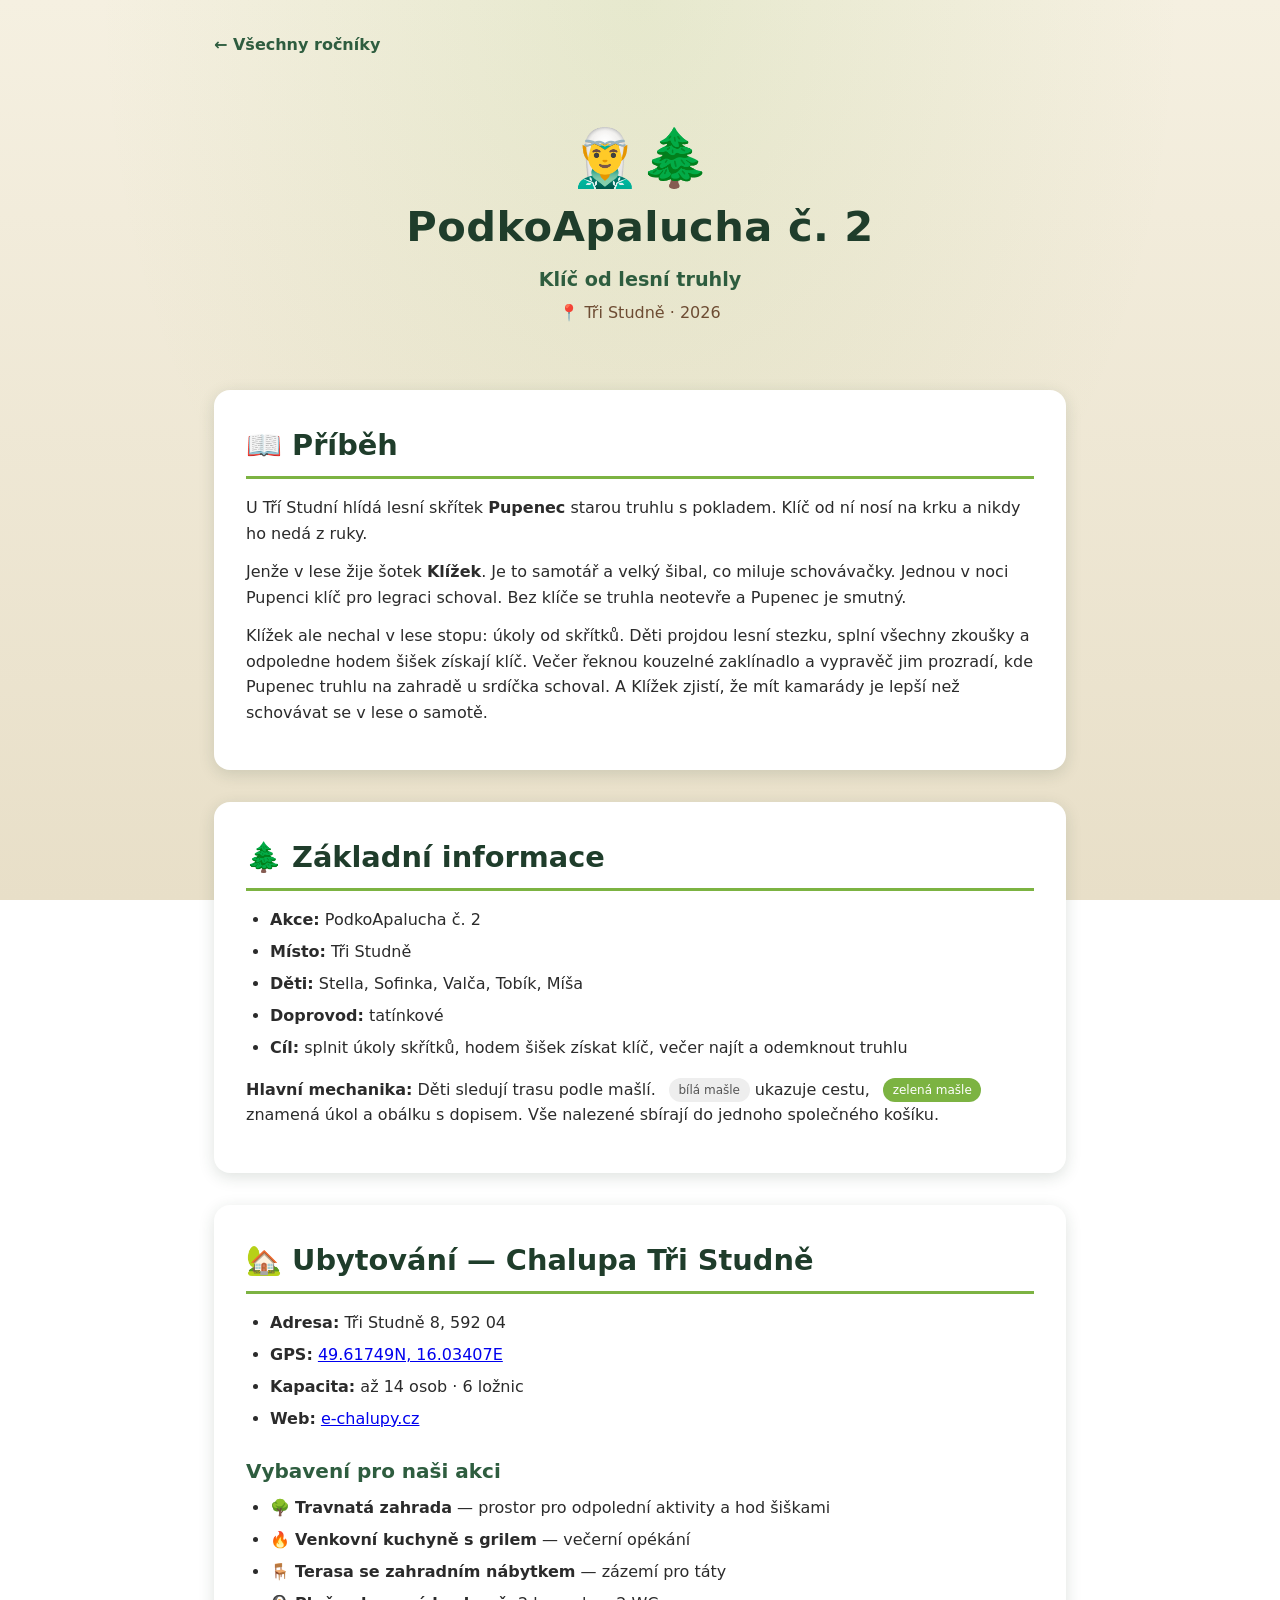
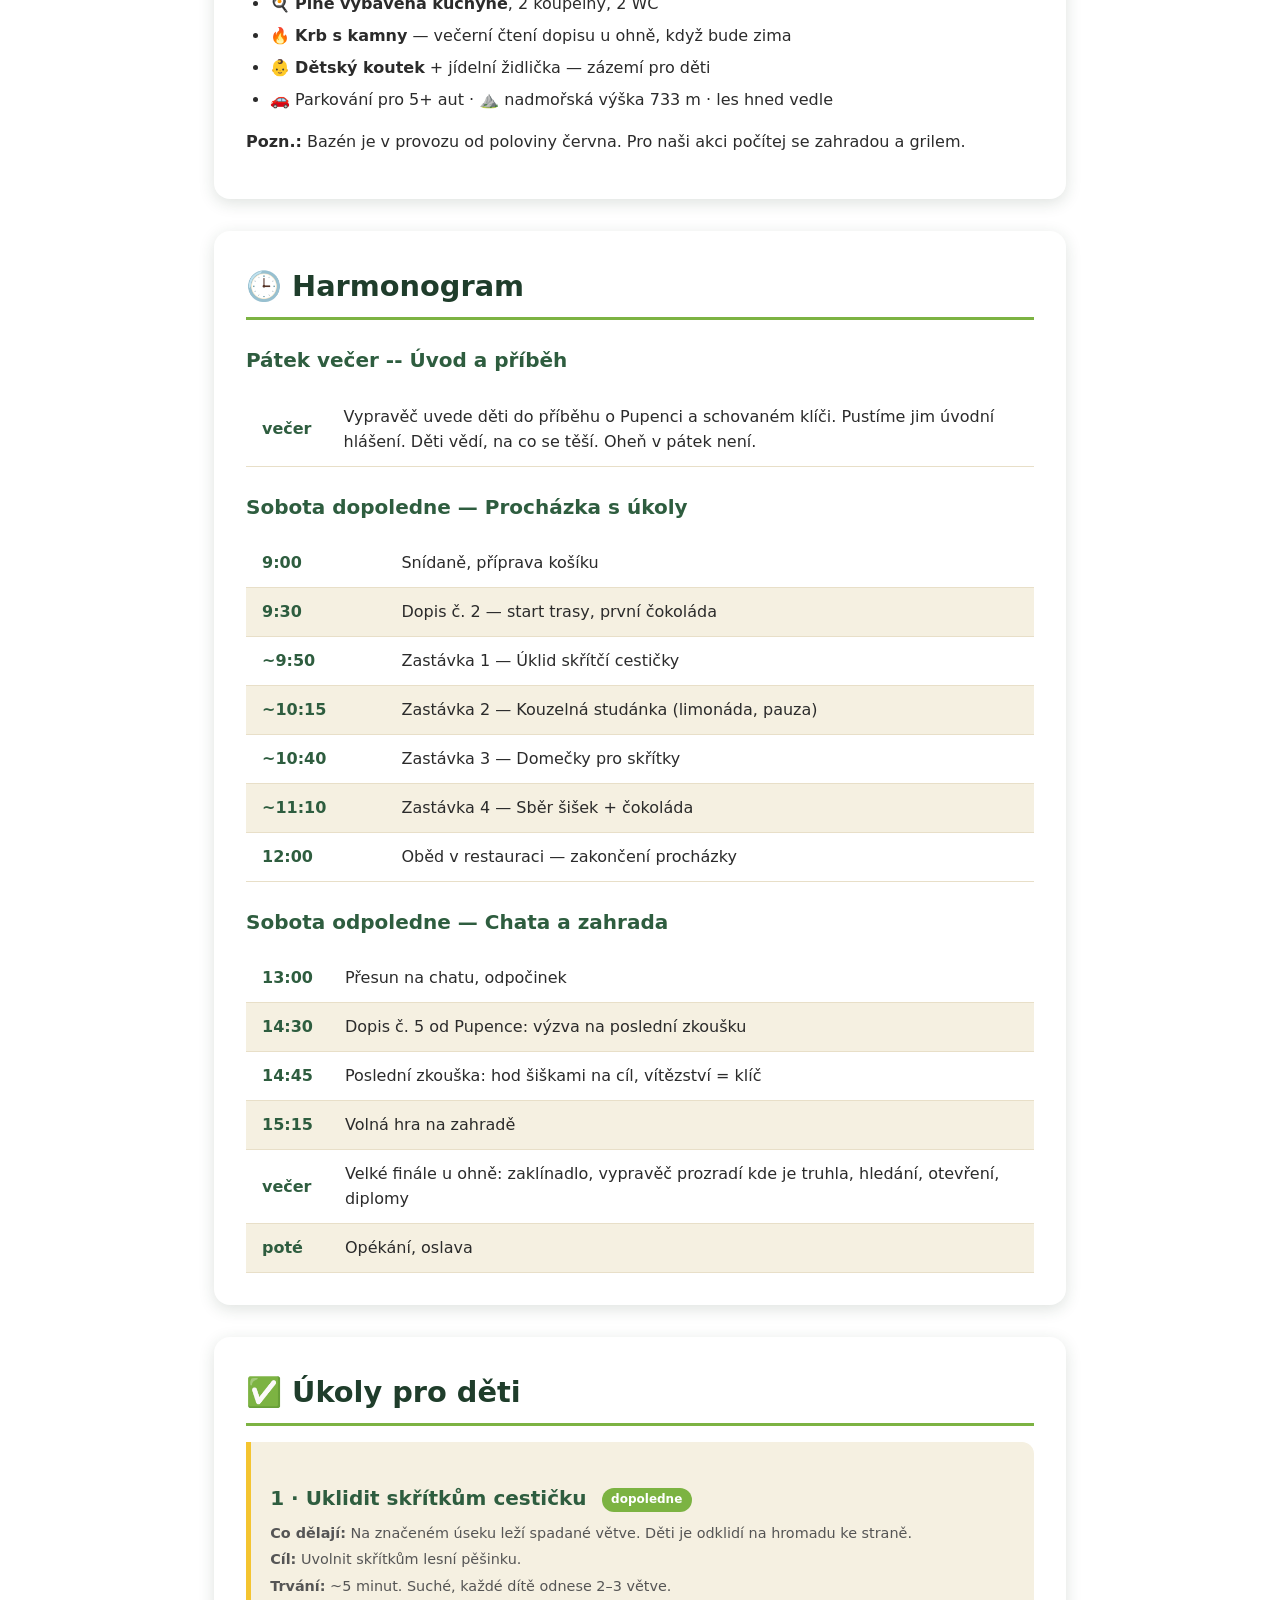
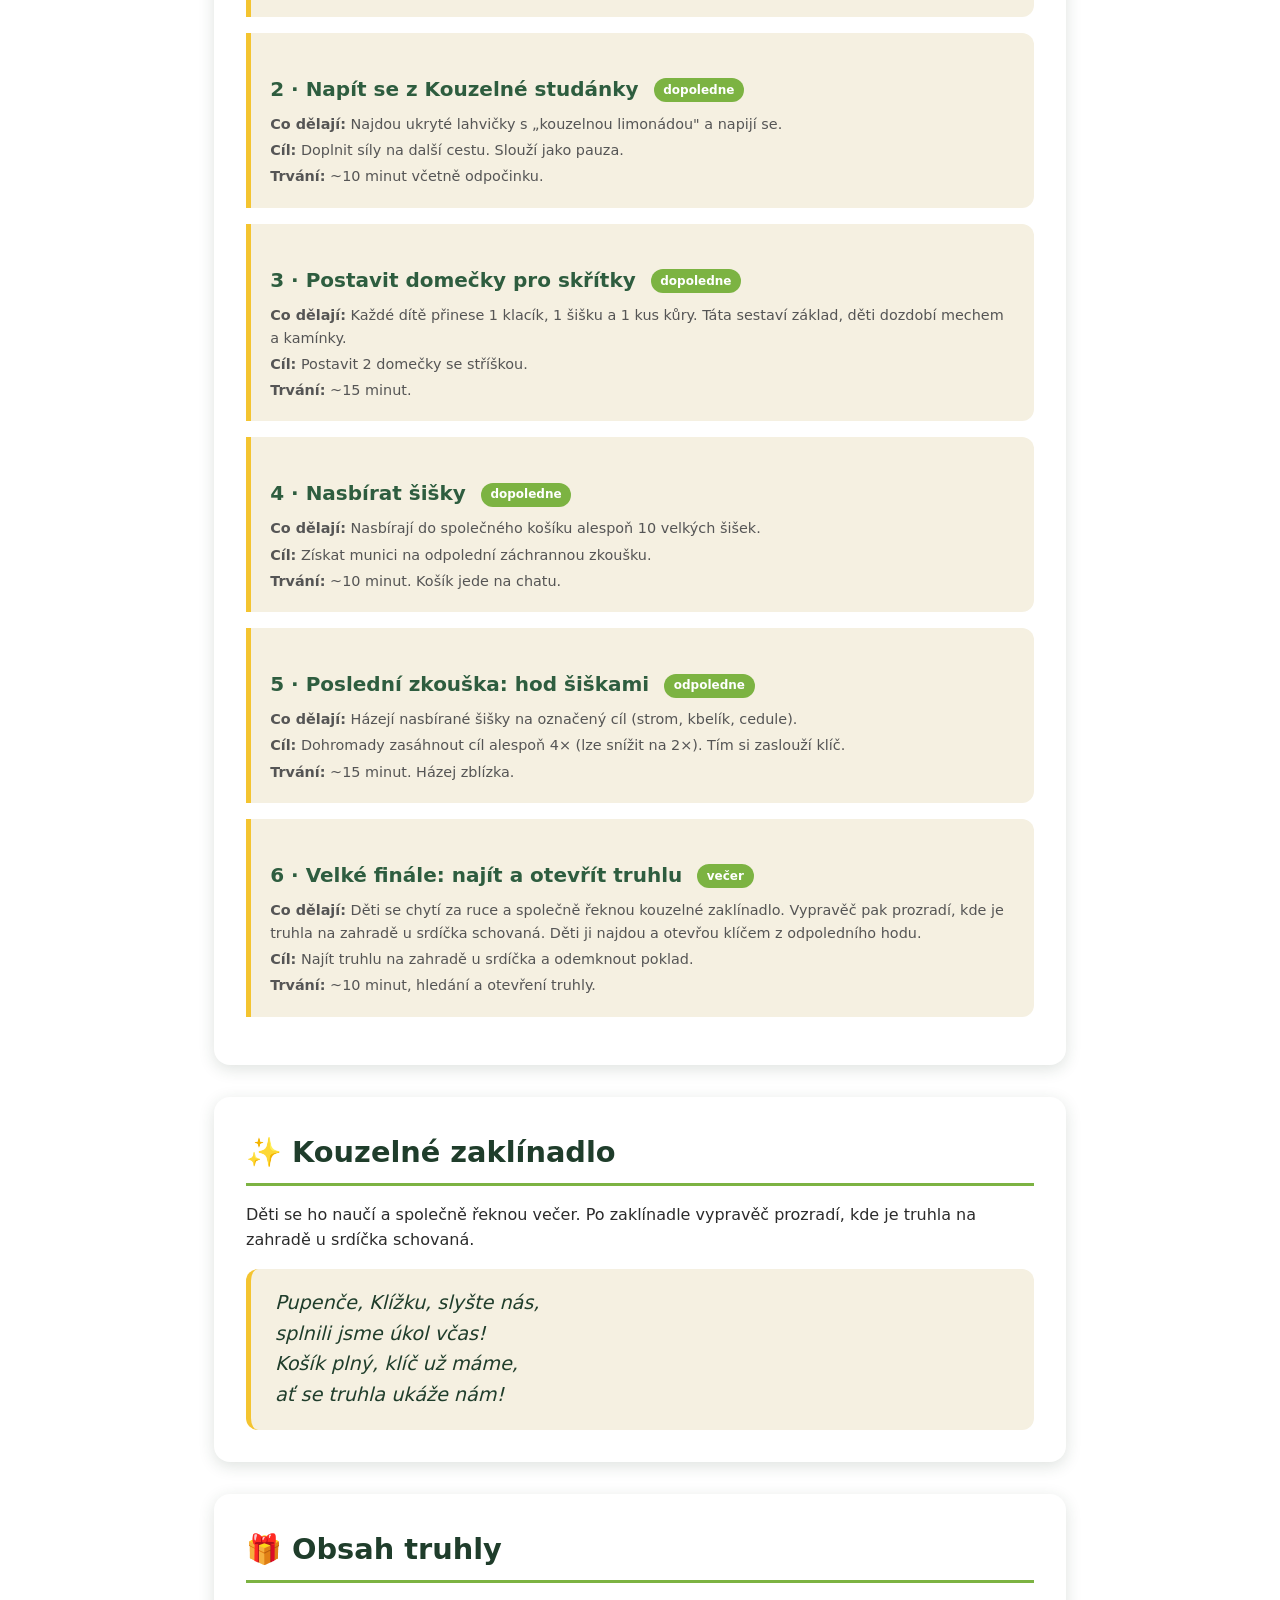
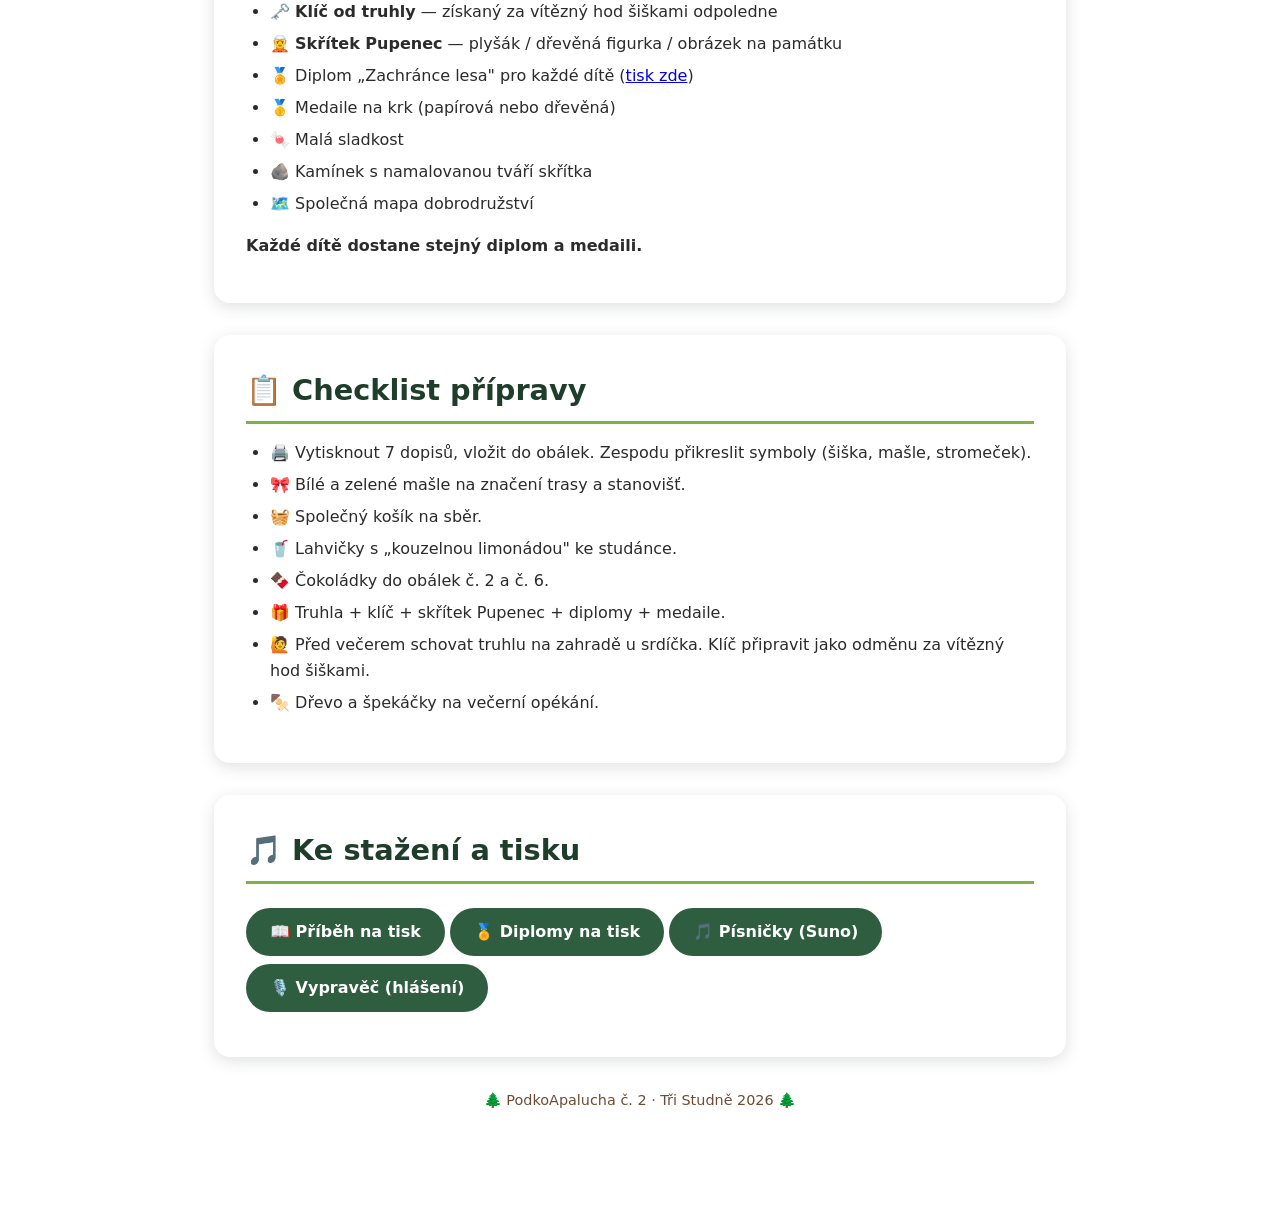
==== commit 66c49aad: "Pátek bez ohně, truhla na zahradě u srdíčka, smazan návod ElevenLabs" ====
--- a/2026/index.html
+++ b/2026/index.html
@@ -32,7 +32,7 @@
       <p>
         Klížek ale nechal v lese stopu: úkoly od skřítků. Děti projdou lesní stezku,
         splní všechny zkoušky a odpoledne hodem šišek získají klíč.
-        Večer řeknou kouzelné zaklínadlo a vypravěč jim prozradí, kde Pupenec truhlu na chatě schoval.
+        Večer řeknou kouzelné zaklínadlo a vypravěč jim prozradí, kde Pupenec truhlu na zahradě u srdíčka schoval.
         A Klížek zjistí, že mít kamarády je lepší než schovávat se v lese o samotě.
       </p>
     </section>
@@ -85,9 +85,9 @@
     <section class="blok">
       <h2>🕒 Harmonogram</h2>
 
-      <h3>Pátek večer — Zahájení u ohně</h3>
+      <h3>Pátek večer -- Úvod a příběh</h3>
       <table class="harmonogram">
-        <tr><td class="cas">večer</td><td>Táborák + <strong>Dopis č. 1</strong> — příběh o Pupenci a schovaném klíči. Baterky jen na prohlédnutí dopisu.</td></tr>
+        <tr><td class="cas">večer</td><td>Vypravěč uvede děti do příběhu o Pupenci a schovaném klíči. Pustíme jim úvodní hlášení. Děti vědí, na co se těší. Oheň v pátek není.</td></tr>
       </table>
 
       <h3>Sobota dopoledne — Procházka s úkoly</h3>
@@ -153,8 +153,8 @@
 
       <div class="ukol">
         <h3>6 · Velké finále: najít a otevřít truhlu <span class="znacka zelena">večer</span></h3>
-        <p class="detail"><strong>Co dělají:</strong> Děti se chytí za ruce a společně řeknou kouzelné zaklínadlo. Vypravěč pak prozradí, kde je truhla na chatě schovaná. Děti ji najdou a otevřou klíčem z odpoledního hodu.</p>
-        <p class="detail"><strong>Cíl:</strong> Najít truhlu na chatě a odemknout poklad.</p>
+        <p class="detail"><strong>Co dělají:</strong> Děti se chytí za ruce a společně řeknou kouzelné zaklínadlo. Vypravěč pak prozradí, kde je truhla na zahradě u srdíčka schovaná. Děti ji najdou a otevřou klíčem z odpoledního hodu.</p>
+        <p class="detail"><strong>Cíl:</strong> Najít truhlu na zahradě u srdíčka a odemknout poklad.</p>
         <p class="detail"><strong>Trvání:</strong> ~10 minut, hledání a otevření truhly.</p>
       </div>
     </section>
@@ -162,7 +162,7 @@
     <!-- ZAKLÍNADLO -->
     <section class="blok">
       <h2>✨ Kouzelné zaklínadlo</h2>
-      <p>Děti se ho naučí a společně řeknou večer. Po zaklínadle vypravěč prozradí, kde je truhla na chatě schovaná.</p>
+      <p>Děti se ho naučí a společně řeknou večer. Po zaklínadle vypravěč prozradí, kde je truhla na zahradě u srdíčka schovaná.</p>
       <blockquote style="font-size:1.2rem; font-style:italic; color:var(--les-tmava); background:var(--krem); padding:1.2rem 1.5rem; border-radius:12px; border-left:5px solid var(--slunce); margin-top:1rem;">
         Pupenče, Klížku, slyšte nás,<br>
         splnili jsme úkol včas!<br>
@@ -196,7 +196,7 @@
         <li>🥤 Lahvičky s „kouzelnou limonádou" ke studánce.</li>
         <li>🍫 Čokoládky do obálek č. 2 a č. 6.</li>
         <li>🎁 Truhla + klíč + skřítek Pupenec + diplomy + medaile.</li>
-        <li>🙋 Před večerem schovat truhlu na chatě. Klíč připravit jako odměnu za vítězný hod šiškami.</li>
+        <li>🙋 Před večerem schovat truhlu na zahradě u srdíčka. Klíč připravit jako odměnu za vítězný hod šiškami.</li>
         <li>🍢 Dřevo a špekáčky na večerní opékání.</li>
       </ul>
     </section>
